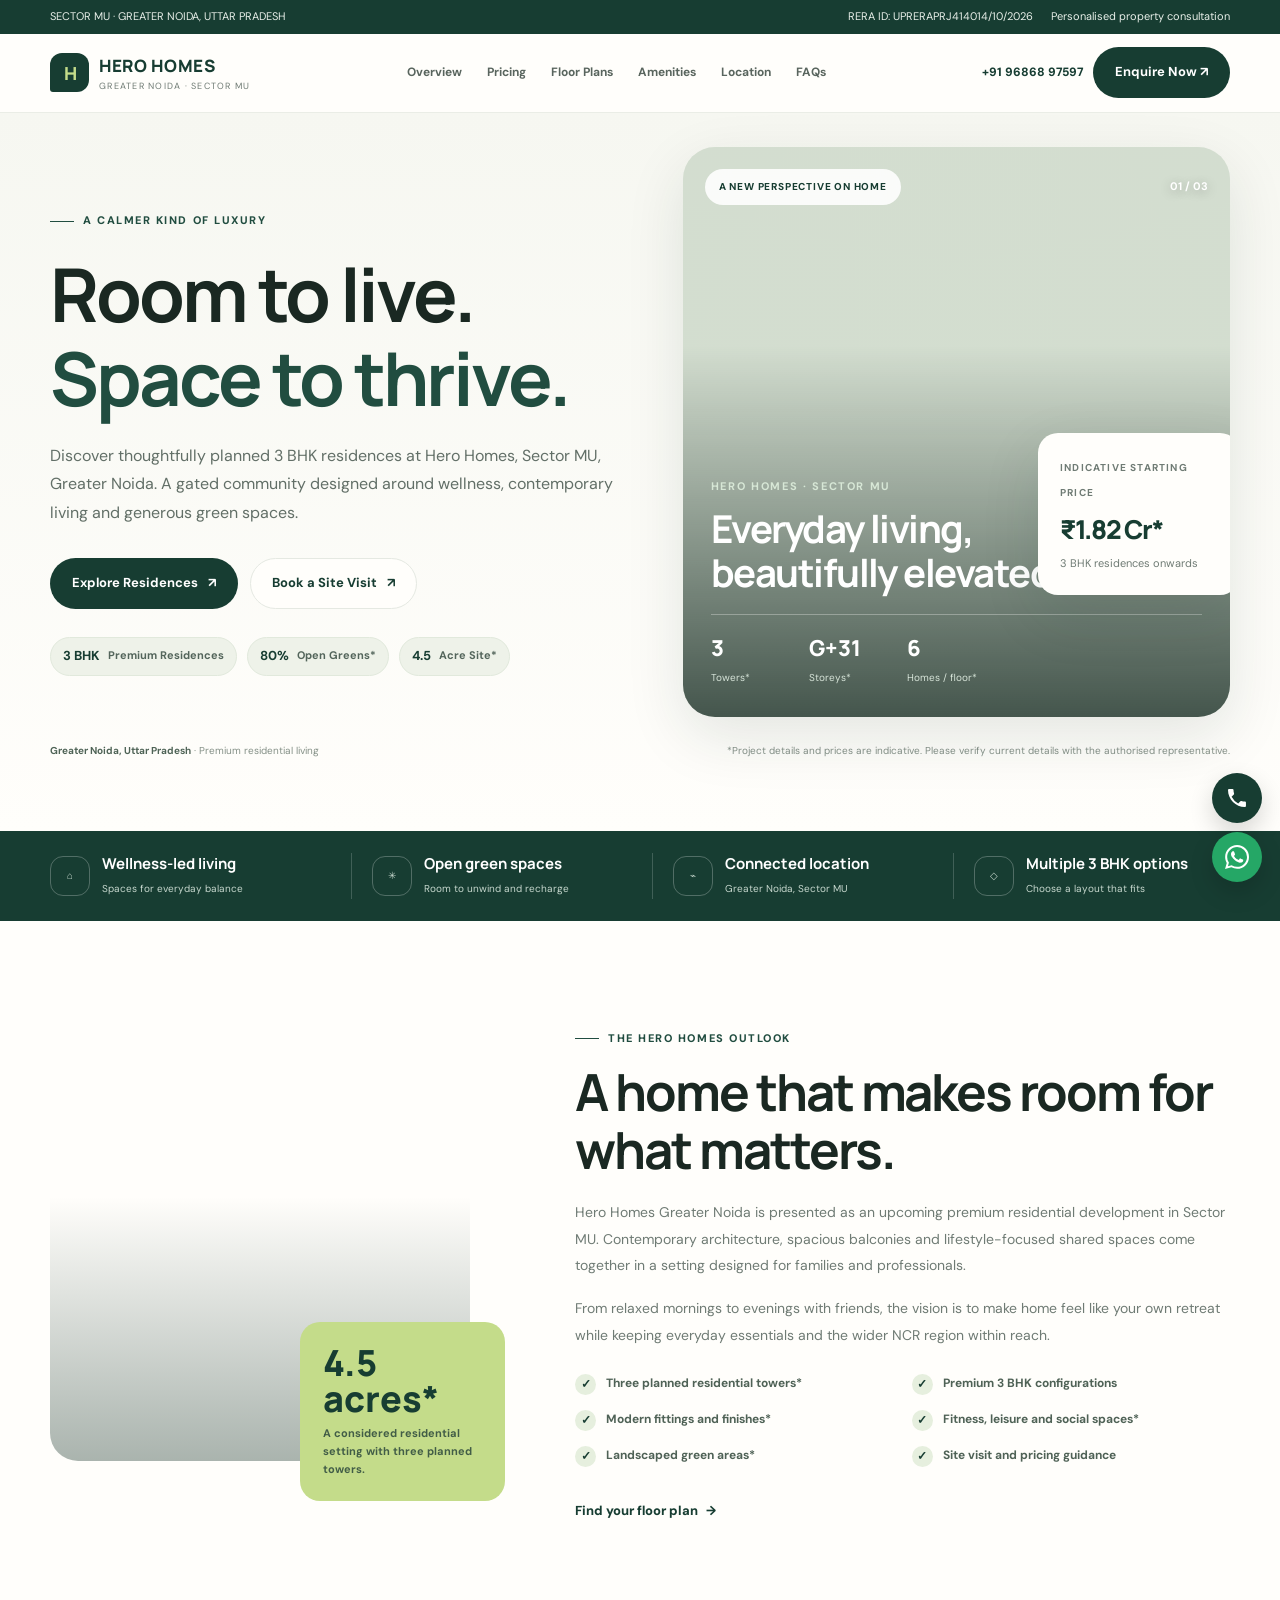
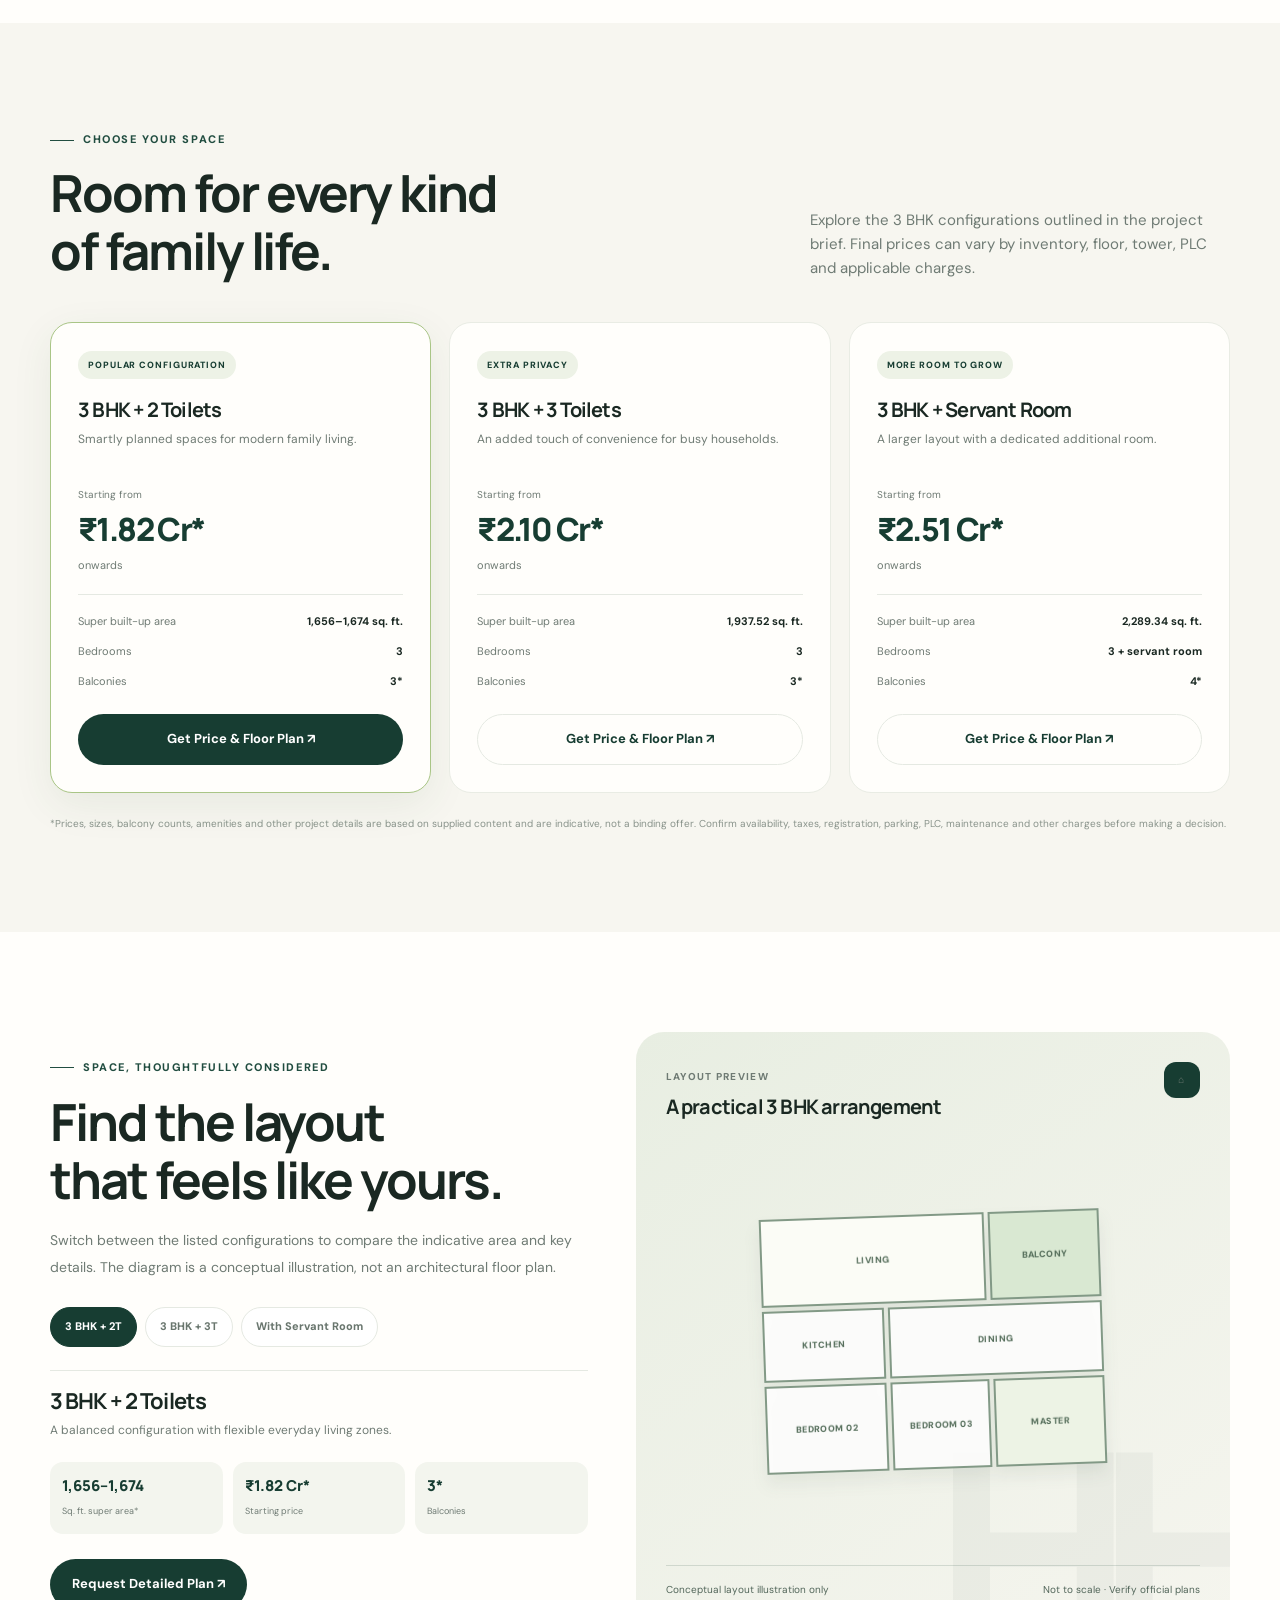
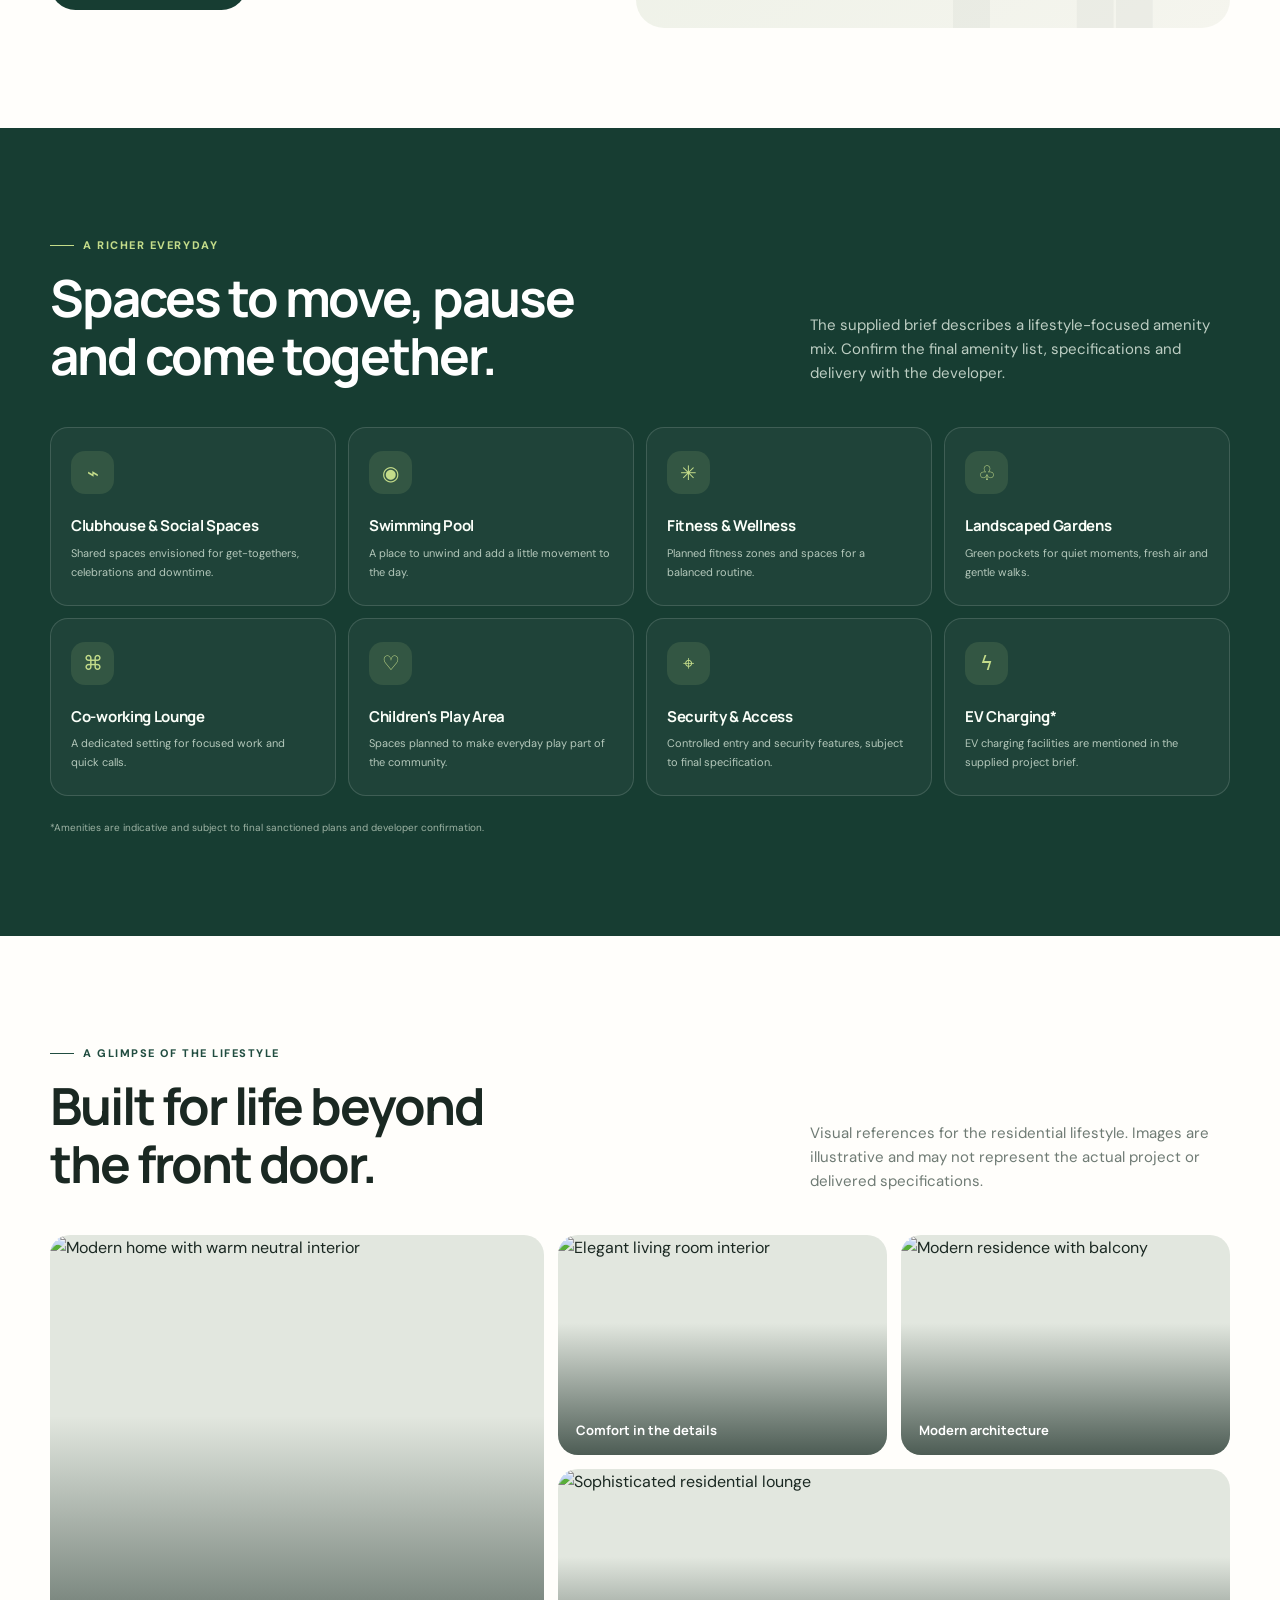
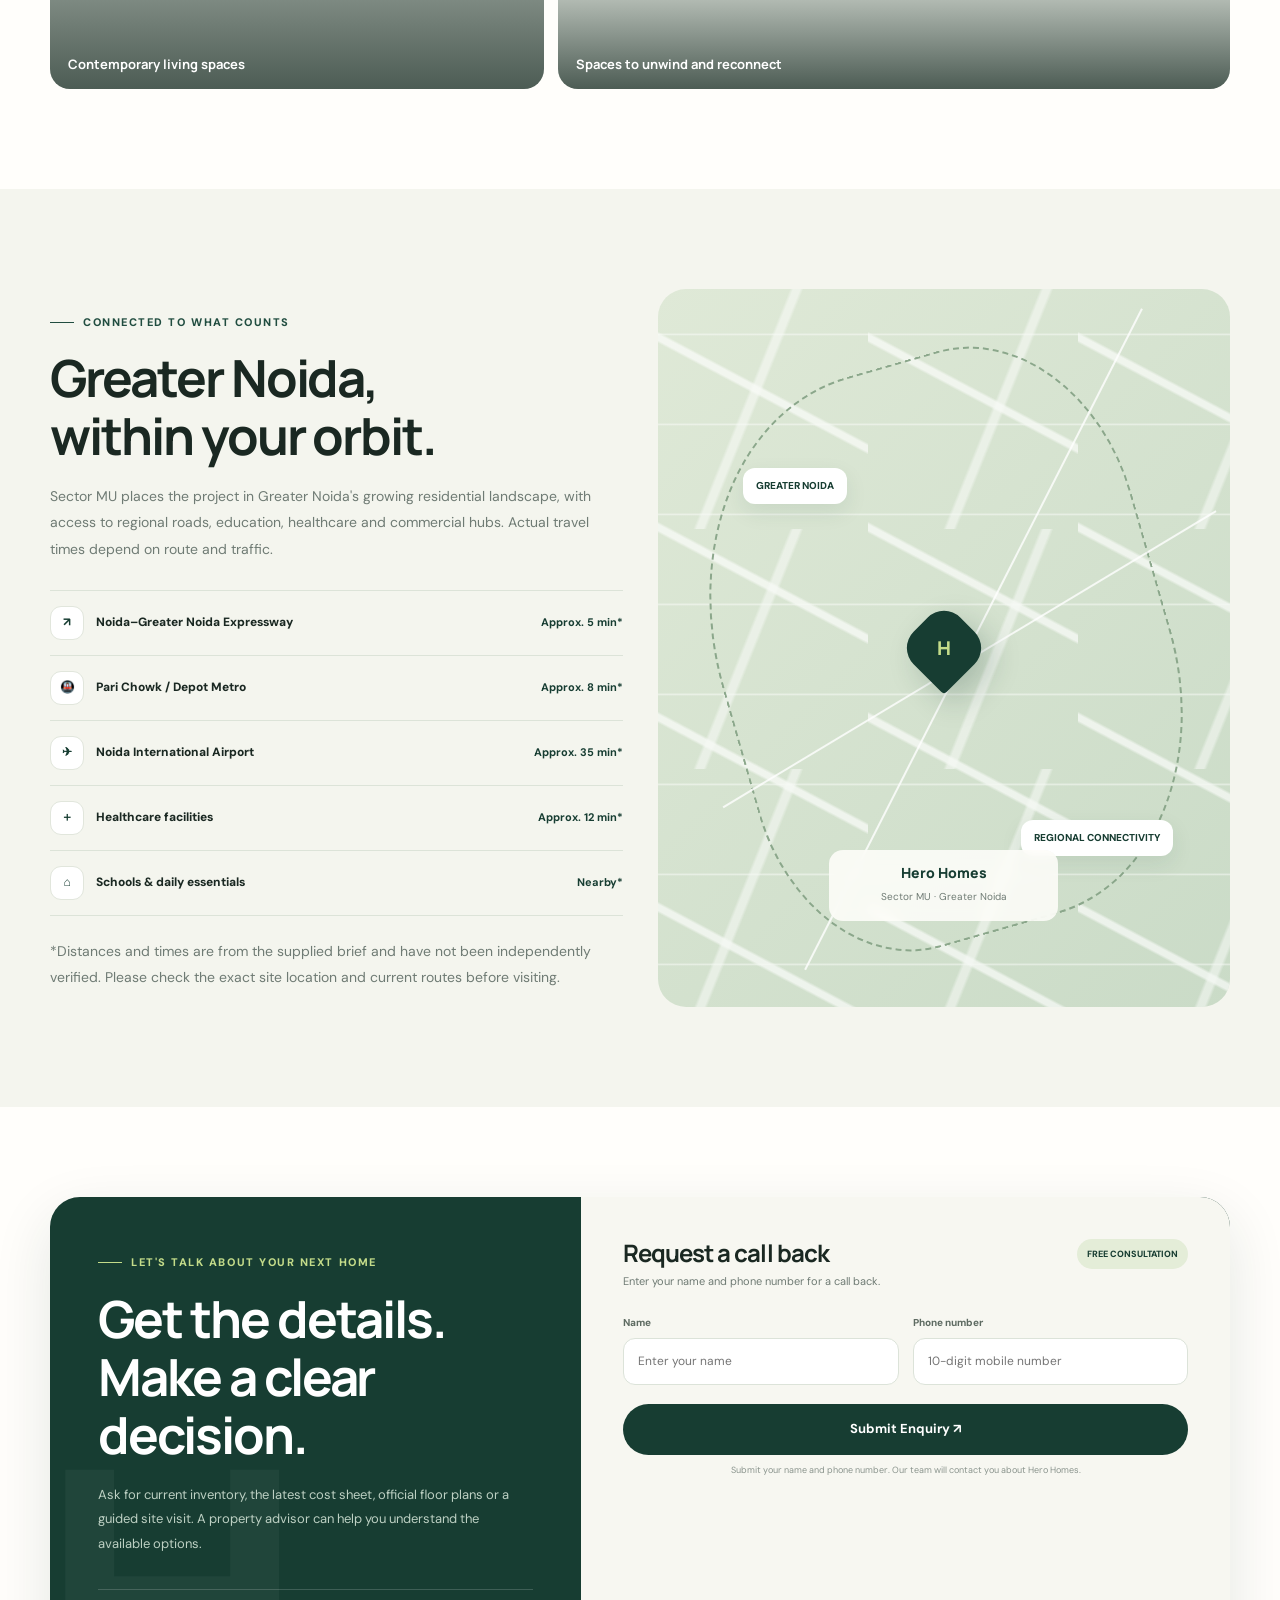
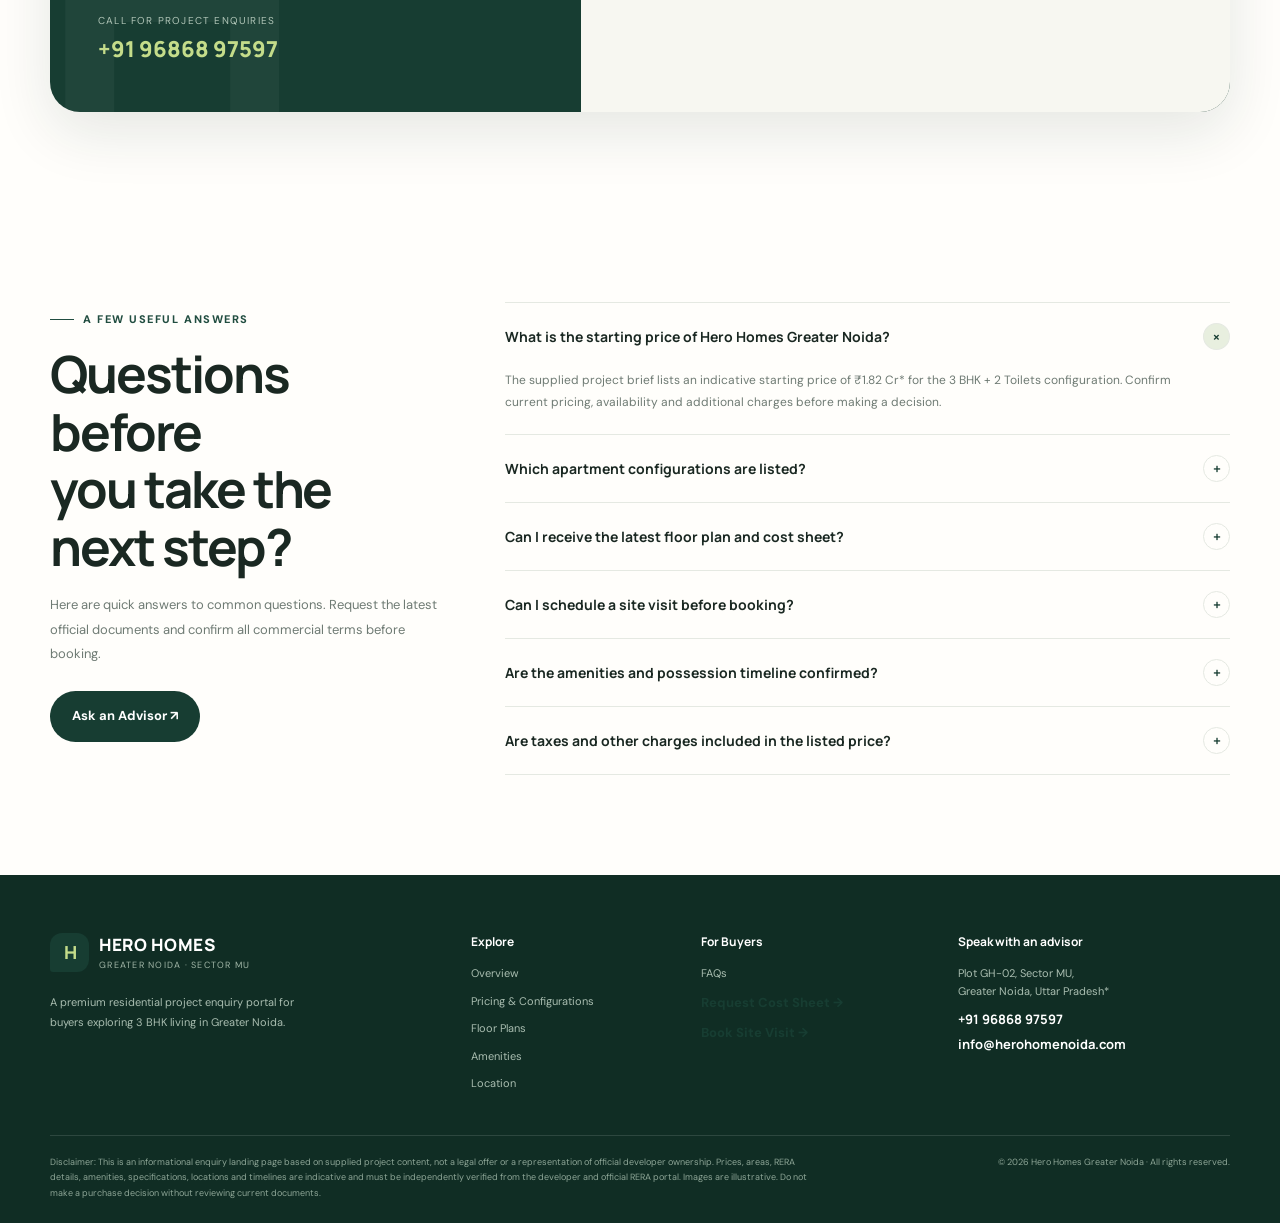
==== public/index.html @ 5eca6bfe "Update website files" ====
<!DOCTYPE html>
<html lang="en">
<head>
  <meta charset="UTF-8" />
  <meta name="viewport" content="width=device-width, initial-scale=1.0" />
  <meta name="theme-color" content="#173d32" />
  <meta name="description" content="Explore Hero Homes Greater Noida in Sector MU. Discover 3 BHK residences, indicative pricing, floor plans, amenities and site-visit options." />
  <title>Hero Homes Greater Noida | Premium 3 BHK Residences</title>
  <link rel="preconnect" href="https://fonts.googleapis.com" />
  <link rel="preconnect" href="https://fonts.gstatic.com" crossorigin />
  <link href="https://fonts.googleapis.com/css2?family=DM+Sans:wght@400;500;600;700&family=Manrope:wght@400;500;600;700;800&display=swap" rel="stylesheet" />
  <link rel="stylesheet" href="assets/css/styles.css" />
</head>
<body>
  <div class="topbar">
    <div class="container topbar-inner">
      <span>SECTOR MU · GREATER NOIDA, UTTAR PRADESH</span>
      <div class="topbar-right"><span>RERA ID: UPRERAPRJ414014/10/2026</span><span>Personalised property consultation</span></div>
    </div>
  </div>
  <header class="site-header">
    <div class="container nav">
      <a class="brand" href="#home" aria-label="Hero Homes home">
        <span class="brand-mark">H</span>
        <span class="brand-copy"><strong>HERO HOMES</strong><small>Greater Noida · Sector MU</small></span>
      </a>
      <button class="menu-toggle" id="menuToggle" aria-label="Open navigation" aria-expanded="false">☰</button>
      <nav class="nav-links" id="navLinks" aria-label="Main navigation">
        <a href="#overview">Overview</a><a href="#pricing">Pricing</a><a href="#floor-plans">Floor Plans</a><a href="#amenities">Amenities</a><a href="#location">Location</a><a href="#faqs">FAQs</a>
      </nav>
      <div class="nav-actions"><a class="nav-phone" href="tel:+919686897597">+91 96868 97597</a><button class="btn btn-primary" data-enquiry="Request a Call Back">Enquire Now ↗</button></div>
    </div>
  </header>

  <main>
    <section class="hero" id="home">
      <div class="container">
        <div class="hero-grid">
          <div class="hero-copy">
            <div class="eyebrow">A calmer kind of luxury</div>
            <h1>Room to live.<br /><em>Space to thrive.</em></h1>
            <p class="hero-description">Discover thoughtfully planned 3 BHK residences at Hero Homes, Sector MU, Greater Noida. A gated community designed around wellness, contemporary living and generous green spaces.</p>
            <div class="hero-actions"><a class="btn btn-primary" href="#pricing">Explore Residences <span>↗</span></a><button class="btn btn-light" data-enquiry="Book a Free Site Visit">Book a Site Visit <span>↗</span></button></div>
            <div class="hero-tags"><span class="hero-tag"><b>3 BHK</b> Premium Residences</span><span class="hero-tag"><b>80%</b> Open Greens*</span><span class="hero-tag"><b>4.5</b> Acre Site*</span></div>
          </div>
          <div class="hero-visual" role="img" aria-label="Contemporary residential towers surrounded by greenery">
            <div class="visual-top"><span class="visual-pill">A new perspective on home</span><span class="visual-counter">01 / 03</span></div>
            <div class="price-float"><small>Indicative starting price</small><strong>₹1.82 Cr*</strong><span>3 BHK residences onwards</span></div>
            <div class="visual-bottom"><small>Hero Homes · Sector MU</small><h2>Everyday living,<br />beautifully elevated.</h2><div class="visual-stats"><div><strong>3</strong><span>Towers*</span></div><div><strong>G+31</strong><span>Storeys*</span></div><div><strong>6</strong><span>Homes / floor*</span></div></div></div>
          </div>
        </div>
        <div class="hero-bottomline"><span><strong>Greater Noida, Uttar Pradesh</strong> · Premium residential living</span><span>*Project details and prices are indicative. Please verify current details with the authorised representative.</span></div>
      </div>
    </section>

    <section class="trust-strip" aria-label="Project highlights">
      <div class="container trust-grid">
        <div class="trust-item"><span class="trust-icon">⌂</span><div><strong>Wellness-led living</strong><span>Spaces for everyday balance</span></div></div>
        <div class="trust-item"><span class="trust-icon">✳</span><div><strong>Open green spaces</strong><span>Room to unwind and recharge</span></div></div>
        <div class="trust-item"><span class="trust-icon">⌁</span><div><strong>Connected location</strong><span>Greater Noida, Sector MU</span></div></div>
        <div class="trust-item"><span class="trust-icon">◇</span><div><strong>Multiple 3 BHK options</strong><span>Choose a layout that fits</span></div></div>
      </div>
    </section>

    <section class="section" id="overview">
      <div class="container intro-grid">
        <div class="intro-aside"><div class="intro-image" role="img" aria-label="Warm modern residential interior"></div><div class="intro-note"><strong>4.5 acres*</strong><span>A considered residential setting with three planned towers.</span></div></div>
        <div class="intro-copy">
          <div class="eyebrow">The Hero Homes outlook</div>
          <h2>A home that makes room for what matters.</h2>
          <p>Hero Homes Greater Noida is presented as an upcoming premium residential development in Sector MU. Contemporary architecture, spacious balconies and lifestyle-focused shared spaces come together in a setting designed for families and professionals.</p>
          <p>From relaxed mornings to evenings with friends, the vision is to make home feel like your own retreat while keeping everyday essentials and the wider NCR region within reach.</p>
          <div class="feature-list"><div><span class="tick">✓</span><span>Three planned residential towers*</span></div><div><span class="tick">✓</span><span>Premium 3 BHK configurations</span></div><div><span class="tick">✓</span><span>Modern fittings and finishes*</span></div><div><span class="tick">✓</span><span>Fitness, leisure and social spaces*</span></div><div><span class="tick">✓</span><span>Landscaped green areas*</span></div><div><span class="tick">✓</span><span>Site visit and pricing guidance</span></div></div>
          <a class="text-link" href="#floor-plans">Find your floor plan <span>→</span></a>
        </div>
      </div>
    </section>

    <section class="section pricing-section" id="pricing">
      <div class="container">
        <div class="section-head"><div><div class="eyebrow">Choose your space</div><h2>Room for every kind<br />of family life.</h2></div><p>Explore the 3 BHK configurations outlined in the project brief. Final prices can vary by inventory, floor, tower, PLC and applicable charges.</p></div>
        <div class="pricing-grid">
          <article class="price-card featured"><span class="card-label">Popular configuration</span><h3>3 BHK + 2 Toilets</h3><p class="card-sub">Smartly planned spaces for modern family living.</p><div class="card-price"><small>Starting from</small><strong>₹1.82 Cr*</strong><span>onwards</span></div><div class="specs"><div class="spec-row"><span>Super built-up area</span><strong>1,656–1,674 sq. ft.</strong></div><div class="spec-row"><span>Bedrooms</span><strong>3</strong></div><div class="spec-row"><span>Balconies</span><strong>3*</strong></div></div><button class="btn btn-primary" data-enquiry="Details: 3 BHK + 2 Toilets">Get Price & Floor Plan ↗</button></article>
          <article class="price-card"><span class="card-label">Extra privacy</span><h3>3 BHK + 3 Toilets</h3><p class="card-sub">An added touch of convenience for busy households.</p><div class="card-price"><small>Starting from</small><strong>₹2.10 Cr*</strong><span>onwards</span></div><div class="specs"><div class="spec-row"><span>Super built-up area</span><strong>1,937.52 sq. ft.</strong></div><div class="spec-row"><span>Bedrooms</span><strong>3</strong></div><div class="spec-row"><span>Balconies</span><strong>3*</strong></div></div><button class="btn btn-light" data-enquiry="Details: 3 BHK + 3 Toilets">Get Price & Floor Plan ↗</button></article>
          <article class="price-card"><span class="card-label">More room to grow</span><h3>3 BHK + Servant Room</h3><p class="card-sub">A larger layout with a dedicated additional room.</p><div class="card-price"><small>Starting from</small><strong>₹2.51 Cr*</strong><span>onwards</span></div><div class="specs"><div class="spec-row"><span>Super built-up area</span><strong>2,289.34 sq. ft.</strong></div><div class="spec-row"><span>Bedrooms</span><strong>3 + servant room</strong></div><div class="spec-row"><span>Balconies</span><strong>4*</strong></div></div><button class="btn btn-light" data-enquiry="Details: 3 BHK + Servant Room">Get Price & Floor Plan ↗</button></article>
        </div>
        <p class="fineprint">*Prices, sizes, balcony counts, amenities and other project details are based on supplied content and are indicative, not a binding offer. Confirm availability, taxes, registration, parking, PLC, maintenance and other charges before making a decision.</p>
      </div>
    </section>

    <section class="section" id="floor-plans">
      <div class="container floor-grid">
        <div class="floor-copy"><div class="eyebrow">Space, thoughtfully considered</div><h2>Find the layout<br />that feels like yours.</h2><p>Switch between the listed configurations to compare the indicative area and key details. The diagram is a conceptual illustration, not an architectural floor plan.</p>
          <div class="tab-list" role="tablist" aria-label="Floor plan configurations"><button class="tab-btn active" role="tab" aria-selected="true" data-plan="0">3 BHK + 2T</button><button class="tab-btn" role="tab" aria-selected="false" data-plan="1">3 BHK + 3T</button><button class="tab-btn" role="tab" aria-selected="false" data-plan="2">With Servant Room</button></div>
          <div class="layout-info" aria-live="polite"><h3 id="planTitle">3 BHK + 2 Toilets</h3><p id="planDescription">A balanced configuration with flexible everyday living zones.</p><div class="layout-metrics"><div class="metric"><strong id="planArea">1,656–1,674</strong><span>Sq. ft. super area*</span></div><div class="metric"><strong id="planPrice">₹1.82 Cr*</strong><span>Starting price</span></div><div class="metric"><strong id="planBalconies">3*</strong><span>Balconies</span></div></div><button class="btn btn-primary" id="planEnquire">Request Detailed Plan ↗</button></div>
        </div>
        <div class="floor-visual"><div class="floor-visual-head"><div><span>Layout preview</span><h3 id="diagramHeading" style="margin-top:8px">A practical 3 BHK arrangement</h3></div><span class="blueprint-mark">⌂</span></div><div class="plan-diagram"><div class="plan-house" id="planHouse"><div class="room living">Living</div><div class="room balcony">Balcony</div><div class="room kitchen">Kitchen</div><div class="room dining">Dining</div><div class="room bed1">Bedroom 02</div><div class="room bed2">Bedroom 03</div><div class="room master">Master</div></div></div><div class="floor-visual-foot"><span>Conceptual layout illustration only</span><span>Not to scale · Verify official plans</span></div></div>
      </div>
    </section>

    <section class="section amenities-section" id="amenities">
      <div class="container">
        <div class="section-head"><div><div class="eyebrow">A richer everyday</div><h2>Spaces to move, pause<br />and come together.</h2></div><p>The supplied brief describes a lifestyle-focused amenity mix. Confirm the final amenity list, specifications and delivery with the developer.</p></div>
        <div class="amenity-grid">
          <article class="amenity"><div class="amenity-icon">⌁</div><h3>Clubhouse & Social Spaces</h3><p>Shared spaces envisioned for get-togethers, celebrations and downtime.</p></article>
          <article class="amenity"><div class="amenity-icon">◉</div><h3>Swimming Pool</h3><p>A place to unwind and add a little movement to the day.</p></article>
          <article class="amenity"><div class="amenity-icon">✳</div><h3>Fitness & Wellness</h3><p>Planned fitness zones and spaces for a balanced routine.</p></article>
          <article class="amenity"><div class="amenity-icon">♧</div><h3>Landscaped Gardens</h3><p>Green pockets for quiet moments, fresh air and gentle walks.</p></article>
          <article class="amenity"><div class="amenity-icon">⌘</div><h3>Co-working Lounge</h3><p>A dedicated setting for focused work and quick calls.</p></article>
          <article class="amenity"><div class="amenity-icon">♡</div><h3>Children's Play Area</h3><p>Spaces planned to make everyday play part of the community.</p></article>
          <article class="amenity"><div class="amenity-icon">⌖</div><h3>Security & Access</h3><p>Controlled entry and security features, subject to final specification.</p></article>
          <article class="amenity"><div class="amenity-icon">ϟ</div><h3>EV Charging*</h3><p>EV charging facilities are mentioned in the supplied project brief.</p></article>
        </div>
        <div class="amenities-bottom">*Amenities are indicative and subject to final sanctioned plans and developer confirmation.</div>
      </div>
    </section>

    <section class="section" id="gallery">
      <div class="container"><div class="section-head"><div><div class="eyebrow">A glimpse of the lifestyle</div><h2>Built for life beyond<br />the front door.</h2></div><p>Visual references for the residential lifestyle. Images are illustrative and may not represent the actual project or delivered specifications.</p></div>
        <div class="gallery-grid">
          <div class="gallery-item"><img loading="lazy" src="https://images.unsplash.com/photo-1600607687939-ce8a6c25118c?auto=format&fit=crop&w=1000&q=85" alt="Modern home with warm neutral interior" /><span class="gallery-caption">Contemporary living spaces</span></div>
          <div class="gallery-item"><img loading="lazy" src="https://images.unsplash.com/photo-1600566753086-00f18fb6b3ea?auto=format&fit=crop&w=700&q=85" alt="Elegant living room interior" /><span class="gallery-caption">Comfort in the details</span></div>
          <div class="gallery-item"><img loading="lazy" src="https://images.unsplash.com/photo-1600607687644-c7171b42498f?auto=format&fit=crop&w=700&q=85" alt="Modern residence with balcony" /><span class="gallery-caption">Modern architecture</span></div>
          <div class="gallery-item"><img loading="lazy" src="https://images.unsplash.com/photo-1600210492486-724fe5c67fb0?auto=format&fit=crop&w=1100&q=85" alt="Sophisticated residential lounge" /><span class="gallery-caption">Spaces to unwind and reconnect</span></div>
        </div>
      </div>
    </section>

    <section class="section location-section" id="location">
      <div class="container location-grid">
        <div class="location-copy"><div class="eyebrow">Connected to what counts</div><h2>Greater Noida,<br />within your orbit.</h2><p>Sector MU places the project in Greater Noida's growing residential landscape, with access to regional roads, education, healthcare and commercial hubs. Actual travel times depend on route and traffic.</p>
          <div class="connectivity-list">
            <div class="connectivity-row"><div class="connectivity-place"><span class="place-icon">↗</span>Noida–Greater Noida Expressway</div><strong>Approx. 5 min*</strong></div>
            <div class="connectivity-row"><div class="connectivity-place"><span class="place-icon">🚇</span>Pari Chowk / Depot Metro</div><strong>Approx. 8 min*</strong></div>
            <div class="connectivity-row"><div class="connectivity-place"><span class="place-icon">✈</span>Noida International Airport</div><strong>Approx. 35 min*</strong></div>
            <div class="connectivity-row"><div class="connectivity-place"><span class="place-icon">＋</span>Healthcare facilities</div><strong>Approx. 12 min*</strong></div>
            <div class="connectivity-row"><div class="connectivity-place"><span class="place-icon">⌂</span>Schools & daily essentials</div><strong>Nearby*</strong></div>
          </div>
          <p class="fineprint">*Distances and times are from the supplied brief and have not been independently verified. Please check the exact site location and current routes before visiting.</p>
        </div>
        <div class="map-card" role="img" aria-label="Stylised illustrative location map for Sector MU, Greater Noida"><div class="map-pattern"></div><div class="map-route"></div><div class="map-label">GREATER NOIDA</div><div class="map-label alt">REGIONAL CONNECTIVITY</div><div class="map-pin"><span>H</span></div><div class="map-center-label"><strong>Hero Homes</strong><span>Sector MU · Greater Noida</span></div></div>
      </div>
    </section>

    <section class="enquiry-section" id="enquiry">
      <div class="container"><div class="enquiry-shell">
        <div class="enquiry-copy"><div class="eyebrow">Let's talk about your next home</div><h2>Get the details.<br />Make a clear decision.</h2><p>Ask for current inventory, the latest cost sheet, official floor plans or a guided site visit. A property advisor can help you understand the available options.</p><div class="enquiry-contact"><small>Call for project enquiries</small><a href="tel:+919686897597">+91 96868 97597</a></div></div>
        <div class="form-wrap"><div class="form-heading"><div><h3>Request a call back</h3><p>Enter your name and phone number for a call back.</p></div><span class="form-badge">FREE CONSULTATION</span></div>
          <form class="lead-form" id="mainLeadForm" name="hero-homes-main-enquiry" method="POST" data-netlify="true" netlify-honeypot="bot-field" action="thank-you.html">
            <input type="hidden" name="form-name" value="hero-homes-main-enquiry" />
            <p hidden><label>Leave this field empty: <input name="bot-field" /></label></p>
            <div class="field"><label for="fullName">Name</label><input id="fullName" name="name" autocomplete="name" placeholder="Enter your name" minlength="2" required /></div>
            <div class="field"><label for="phone">Phone number</label><input id="phone" name="phone" type="tel" inputmode="tel" autocomplete="tel" pattern="[0-9+() -]{8,18}" title="Enter a valid phone number" placeholder="10-digit mobile number" required /></div>
            <button class="btn btn-primary" type="submit">Submit Enquiry ↗</button>
            <p class="privacy-note">Submit your name and phone number. Our team will contact you about Hero Homes.</p>
          </form>
        </div>
      </div></div>
    </section>

    <section class="section" id="faqs">
      <div class="container faq-grid">
        <div class="faq-intro"><div class="eyebrow">A few useful answers</div><h2>Questions before<br />you take the next step?</h2><p>Here are quick answers to common questions. Request the latest official documents and confirm all commercial terms before booking.</p><button class="btn btn-primary" data-enquiry="Request project details">Ask an Advisor ↗</button></div>
        <div class="faq-list">
          <div class="faq-item open"><button class="faq-question" aria-expanded="true"><span>What is the starting price of Hero Homes Greater Noida?</span><span class="faq-plus">+</span></button><div class="faq-answer">The supplied project brief lists an indicative starting price of ₹1.82 Cr* for the 3 BHK + 2 Toilets configuration. Confirm current pricing, availability and additional charges before making a decision.</div></div>
          <div class="faq-item"><button class="faq-question" aria-expanded="false"><span>Which apartment configurations are listed?</span><span class="faq-plus">+</span></button><div class="faq-answer">The supplied details list 3 BHK + 2 Toilets at approximately 1,656–1,674 sq. ft., 3 BHK + 3 Toilets at 1,937.52 sq. ft. and 3 BHK + Servant Room at 2,289.34 sq. ft. These are indicative super built-up areas.</div></div>
          <div class="faq-item"><button class="faq-question" aria-expanded="false"><span>Can I receive the latest floor plan and cost sheet?</span><span class="faq-plus">+</span></button><div class="faq-answer">Yes. Use the enquiry form to request current official floor plans, the latest cost sheet and available inventory. Please verify documents and approvals directly before booking.</div></div>
          <div class="faq-item"><button class="faq-question" aria-expanded="false"><span>Can I schedule a site visit before booking?</span><span class="faq-plus">+</span></button><div class="faq-answer">You can request a guided visit using the site-visit button or the enquiry form. The advisor can confirm the meeting point, timings and what is available to view.</div></div>
          <div class="faq-item"><button class="faq-question" aria-expanded="false"><span>Are the amenities and possession timeline confirmed?</span><span class="faq-plus">+</span></button><div class="faq-answer">Amenities, possession timelines, specifications and project status should be confirmed against current official developer documents and the applicable RERA record. Do not rely on indicative marketing copy alone.</div></div>
          <div class="faq-item"><button class="faq-question" aria-expanded="false"><span>Are taxes and other charges included in the listed price?</span><span class="faq-plus">+</span></button><div class="faq-answer">The listed prices are indicative starting prices and may exclude taxes, registration, PLC, parking, maintenance, financing and other applicable charges. Ask for an itemised, up-to-date cost sheet.</div></div>
        </div>
      </div>
    </section>
  </main>

  <footer class="footer">
    <div class="container">
      <div class="footer-top">
        <div class="footer-brand"><a class="brand" href="#home"><span class="brand-mark">H</span><span class="brand-copy"><strong>HERO HOMES</strong><small>Greater Noida · Sector MU</small></span></a><p>A premium residential project enquiry portal for buyers exploring 3 BHK living in Greater Noida.</p></div>
        <div><h4>Explore</h4><div class="footer-links"><a href="#overview">Overview</a><a href="#pricing">Pricing & Configurations</a><a href="#floor-plans">Floor Plans</a><a href="#amenities">Amenities</a><a href="#location">Location</a></div></div>
        <div><h4>For Buyers</h4><div class="footer-links"><a href="#faqs">FAQs</a><button class="text-link" style="background:none;border:0;padding:0;text-align:left" data-enquiry="Request latest cost sheet">Request Cost Sheet →</button><button class="text-link" style="background:none;border:0;padding:0;text-align:left" data-enquiry="Book a site visit">Book Site Visit →</button></div></div>
        <div class="footer-contact"><h4>Speak with an advisor</h4><p>Plot GH-02, Sector MU,<br />Greater Noida, Uttar Pradesh*</p><a href="tel:+919686897597">+91 96868 97597</a><a href="mailto:info@herohomenoida.com">info@herohomenoida.com</a></div>
      </div>
      <div class="footer-bottom"><div class="disclaimer">Disclaimer: This is an informational enquiry landing page based on supplied project content, not a legal offer or a representation of official developer ownership. Prices, areas, RERA details, amenities, specifications, locations and timelines are indicative and must be independently verified from the developer and official RERA portal. Images are illustrative. Do not make a purchase decision without reviewing current documents.</div><span>© 2026 Hero Homes Greater Noida · All rights reserved.</span></div>
    </div>
  </footer>

  <div class="floating-actions" aria-label="Quick contact">
    <a class="float-btn float-call" href="tel:+919686897597" aria-label="Call Hero Homes" title="Call Hero Homes"><svg viewBox="0 0 24 24" aria-hidden="true"><path d="M6.6 10.8a15.5 15.5 0 0 0 6.6 6.6l2.2-2.2a1 1 0 0 1 1-.24 11.4 11.4 0 0 0 3.55.57 1 1 0 0 1 1 1V20a1 1 0 0 1-1 1C10.6 21 3 13.4 3 4a1 1 0 0 1 1-1h3.5a1 1 0 0 1 1 1 11.4 11.4 0 0 0 .57 3.55 1 1 0 0 1-.24 1z"/></svg></a>
    <a class="float-btn float-wa" href="https://wa.me/919686897597?text=Hi%2C%20I%20would%20like%20details%20about%20Hero%20Homes%20Greater%20Noida." target="_blank" rel="noopener noreferrer" aria-label="Chat on WhatsApp" title="Chat on WhatsApp"><svg viewBox="0 0 24 24" aria-hidden="true"><path d="M20.52 3.48A11.85 11.85 0 0 0 12.08 0C5.5 0 .15 5.34.15 11.92c0 2.1.55 4.15 1.6 5.96L.05 24l6.28-1.65a11.93 11.93 0 0 0 5.74 1.46h.01c6.57 0 11.92-5.35 11.92-11.92 0-3.18-1.24-6.17-3.48-8.41ZM12.08 21.8a9.9 9.9 0 0 1-5.05-1.38l-.36-.21-3.73.98.99-3.64-.24-.37a9.85 9.85 0 0 1-1.52-5.26c0-5.47 4.45-9.92 9.92-9.92a9.86 9.86 0 0 1 7.02 2.91 9.86 9.86 0 0 1 2.9 7.03c0 5.47-4.45 9.92-9.92 9.92Zm5.44-7.43c-.3-.15-1.77-.88-2.05-.98-.27-.1-.47-.15-.67.15s-.77.98-.95 1.18c-.17.2-.35.22-.65.07-.3-.15-1.26-.46-2.4-1.47-.89-.8-1.49-1.78-1.66-2.08-.17-.3-.02-.46.13-.61.13-.13.3-.35.45-.52.15-.18.2-.3.3-.5.1-.2.05-.38-.02-.53-.08-.15-.67-1.62-.92-2.22-.24-.58-.48-.5-.67-.51h-.57c-.2 0-.52.07-.8.38-.28.3-1.05 1.03-1.05 2.5s1.08 2.9 1.23 3.1c.15.2 2.12 3.24 5.14 4.54.72.31 1.29.5 1.73.63.73.23 1.4.2 1.93.12.59-.09 1.77-.73 2.02-1.43.25-.7.25-1.3.17-1.43-.07-.13-.27-.2-.57-.35Z"/></svg></a>
  </div>

  <div class="modal" id="enquiryModal" role="dialog" aria-modal="true" aria-labelledby="modalTitle" aria-hidden="true">
    <div class="modal-card"><button class="modal-close" id="modalClose" aria-label="Close enquiry form">×</button><div class="eyebrow">Hero Homes · Greater Noida</div><h2 id="modalTitle">Get personalised project details.</h2><p id="modalIntro">Enter your name and phone number to request a call back.</p><form class="lead-form" id="modalLeadForm" name="hero-homes-modal-enquiry" method="POST" data-netlify="true" netlify-honeypot="bot-field" action="thank-you.html">
      <input type="hidden" name="form-name" value="hero-homes-modal-enquiry" />
      <p hidden><label>Leave this field empty: <input name="bot-field" /></label></p>
      <div class="field full"><label for="modalName">Name</label><input id="modalName" name="name" placeholder="Enter your name" autocomplete="name" minlength="2" required /></div>
      <div class="field full"><label for="modalPhone">Phone number</label><input id="modalPhone" name="phone" type="tel" placeholder="10-digit mobile number" inputmode="tel" pattern="[0-9+() -]{8,18}" title="Enter a valid phone number" autocomplete="tel" required /></div>
      <button class="btn btn-primary" type="submit">Submit Enquiry ↗</button>
      <p class="privacy-note">Our team will contact you about Hero Homes Greater Noida.</p>
    </form></div>
  </div>

  <script src="assets/js/main.js" defer></script>
</body>
</html>
---- public/assets/css/styles.css ----
:root {
      --forest: #173d32;
      --forest-2: #214d40;
      --sage: #dfe9dd;
      --lime: #c4dc8a;
      --cream: #f7f6f0;
      --paper: #fffefb;
      --ink: #1a2822;
      --muted: #6f7b74;
      --line: #e5e9e2;
      --gold: #c7a96b;
      --shadow: 0 20px 60px rgba(20, 42, 33, .11);
      --radius: 22px;
    }
    * { box-sizing: border-box; }
    html { scroll-behavior: smooth; scroll-padding-top: 94px; }
    body { margin: 0; font-family: 'DM Sans', sans-serif; color: var(--ink); background: var(--paper); line-height: 1.6; }
    body.modal-open { overflow: hidden; }
    img { max-width: 100%; display: block; }
    a { text-decoration: none; color: inherit; }
    button, input, select, textarea { font: inherit; }
    button { cursor: pointer; }
    .container { width: min(1180px, calc(100% - 44px)); margin: 0 auto; }
    .eyebrow { display: inline-flex; align-items: center; gap: 9px; letter-spacing: .14em; text-transform: uppercase; font-size: 11px; font-weight: 800; color: var(--forest-2); }
    .eyebrow::before { content: ''; height: 1px; width: 24px; background: currentColor; }
    h1,h2,h3,h4 { font-family: 'Manrope', sans-serif; line-height: 1.13; letter-spacing: -.04em; margin: 0; }
    h1 { font-size: clamp(2.6rem, 5.8vw, 5.2rem); max-width: 740px; }
    h2 { font-size: clamp(2rem, 4vw, 3.3rem); }
    h3 { font-size: 1.25rem; }
    p { margin: 0; }
    .section { padding: 100px 0; }
    .section-head { display:flex; justify-content:space-between; gap:28px; align-items:end; margin-bottom:42px; }
    .section-head > div:first-child { max-width:700px; }
    .section-head h2 { margin-top: 15px; }
    .section-head p { max-width:420px; color:var(--muted); font-size:15px; }
    .btn { border:1px solid transparent; display:inline-flex; justify-content:center; align-items:center; gap:10px; padding:14px 21px; border-radius:999px; font-weight:700; font-size:13px; transition:transform .2s, background .2s, border-color .2s; }
    .btn:hover { transform:translateY(-2px); }
    .btn-primary { background:var(--forest); color:white; }
    .btn-primary:hover { background:#0f3026; }
    .btn-light { background:var(--paper); color:var(--forest); border-color:var(--line); }
    .btn-outline { border-color:rgba(255,255,255,.52); color:white; background:rgba(255,255,255,.08); }
    .btn-lime { background:var(--lime); color:#1c3528; }
    .text-link { color:var(--forest); font-size:13px; font-weight:800; display:inline-flex; align-items:center; gap:8px; }
    .text-link span { transition:transform .2s; }
    .text-link:hover span { transform:translateX(4px); }

    /* Header */
    .topbar { background:var(--forest); color:#e8efe9; font-size:11px; padding:8px 0; }
    .topbar-inner { display:flex; justify-content:space-between; gap:16px; align-items:center; }
    .topbar-right { display:flex; gap:18px; align-items:center; }
    .site-header { position:sticky; top:0; z-index:50; background:rgba(255,254,251,.94); backdrop-filter:blur(16px); border-bottom:1px solid rgba(229,233,226,.8); }
    .nav { min-height:78px; display:flex; align-items:center; justify-content:space-between; gap:24px; }
    .brand { display:flex; align-items:center; gap:10px; min-width:max-content; }
    .brand-mark { width:39px; height:39px; border-radius:12px 12px 12px 3px; background:var(--forest); color:var(--lime); display:grid; place-items:center; font:800 18px 'Manrope'; letter-spacing:-.08em; }
    .brand-copy { display:flex; flex-direction:column; line-height:1.05; }
    .brand-copy strong { font:800 17px 'Manrope'; letter-spacing:.04em; color:var(--forest); }
    .brand-copy small { margin-top:5px; font-size:9px; color:var(--muted); letter-spacing:.14em; text-transform:uppercase; }
    .nav-links { display:flex; gap:25px; align-items:center; color:#59655e; font-size:12px; font-weight:700; }
    .nav-links a { transition:color .2s; }
    .nav-links a:hover { color:var(--forest); }
    .nav-actions { display:flex; align-items:center; gap:10px; }
    .nav-phone { font-size:12px; font-weight:800; color:var(--forest); white-space:nowrap; }
    .menu-toggle { display:none; background:none; border:0; color:var(--forest); font-size:24px; }

    /* Hero */
    .hero { padding:34px 0 72px; background:linear-gradient(180deg,#f6f7f1 0%,#fffefb 100%); overflow:hidden; }
    .hero-grid { display:grid; grid-template-columns:1.04fr .96fr; gap:40px; align-items:center; }
    .hero-copy { padding:40px 0 24px; }
    .hero .eyebrow { margin-bottom:22px; }
    .hero h1 em { color:var(--forest-2); font-style:normal; }
    .hero-description { margin-top:22px; max-width:610px; color:#626f67; font-size:16px; line-height:1.8; }
    .hero-actions { display:flex; flex-wrap:wrap; gap:12px; margin-top:30px; }
    .hero-tags { display:flex; flex-wrap:wrap; gap:10px; margin-top:28px; }
    .hero-tag { display:flex; gap:8px; align-items:center; color:#53655b; background:#eef2e9; border:1px solid #e1e9dc; padding:8px 12px; border-radius:999px; font-size:11px; font-weight:700; }
    .hero-tag b { color:var(--forest); font-size:13px; }
    .hero-visual { min-height:570px; position:relative; border-radius:32px; overflow:hidden; background:#d7e1d3; box-shadow:var(--shadow); isolation:isolate; }
    .hero-visual::before { content:''; position:absolute; inset:0; z-index:-1; background:linear-gradient(180deg,rgba(11,35,26,.02) 35%,rgba(10,30,23,.72) 100%),url('https://images.unsplash.com/photo-1545324418-cc1a3fa10c00?auto=format&fit=crop&w=1500&q=88') center/cover; transform:scale(1.01); }
    .visual-top { position:absolute; top:22px; left:22px; right:22px; display:flex; justify-content:space-between; gap:12px; align-items:center; }
    .visual-pill { backdrop-filter:blur(12px); background:rgba(255,255,255,.88); color:var(--forest); border-radius:999px; padding:10px 14px; font-size:10px; text-transform:uppercase; letter-spacing:.08em; font-weight:800; }
    .visual-counter { color:white; font-size:11px; font-weight:700; text-shadow:0 2px 12px rgba(0,0,0,.3); }
    .visual-bottom { position:absolute; left:28px; right:28px; bottom:28px; color:white; }
    .visual-bottom small { font-size:11px; text-transform:uppercase; letter-spacing:.15em; color:#d7e7d6; font-weight:700; }
    .visual-bottom h2 { font-size:clamp(1.8rem,3vw,2.7rem); margin:10px 0 20px; max-width:430px; }
    .visual-stats { display:flex; flex-wrap:wrap; gap:18px; padding-top:18px; border-top:1px solid rgba(255,255,255,.3); }
    .visual-stats div { min-width:80px; }
    .visual-stats strong { display:block; font:800 22px 'Manrope'; }
    .visual-stats span { font-size:10px; color:#d7e4d9; }
    .price-float { position:absolute; z-index:2; right:-10px; bottom:122px; background:var(--paper); padding:20px 22px; width:202px; border-radius:20px; box-shadow:var(--shadow); }
    .price-float small { color:var(--muted); font-size:10px; font-weight:700; text-transform:uppercase; letter-spacing:.12em; }
    .price-float strong { display:block; font:800 26px 'Manrope'; letter-spacing:-.05em; color:var(--forest); margin:7px 0 2px; }
    .price-float span { font-size:11px; color:var(--muted); }
    .hero-bottomline { margin-top:26px; display:flex; justify-content:space-between; gap:20px; align-items:center; color:#849087; font-size:10px; }
    .hero-bottomline strong { color:#4e6356; }

    /* Trust strip */
    .trust-strip { background:var(--forest); color:white; padding:22px 0; }
    .trust-grid { display:grid; grid-template-columns:repeat(4,1fr); gap:24px; }
    .trust-item { display:flex; gap:12px; align-items:center; padding-left:20px; border-left:1px solid rgba(255,255,255,.18); }
    .trust-item:first-child { border-left:0; padding-left:0; }
    .trust-icon { width:40px; height:40px; border:1px solid rgba(255,255,255,.25); border-radius:13px; display:grid; place-items:center; color:var(--lime); font-size:18px; flex-shrink:0; }
    .trust-item strong { display:block; font:700 15px 'Manrope'; }
    .trust-item span { color:#c7d8ce; font-size:10px; }

    /* Intro */
    .intro-grid { display:grid; grid-template-columns:.82fr 1.18fr; gap:70px; align-items:start; }
    .intro-aside { position:relative; min-height:480px; }
    .intro-image { position:absolute; inset:0 35px 40px 0; border-radius:28px; overflow:hidden; background:url('https://images.unsplash.com/photo-1600607687939-ce8a6c25118c?auto=format&fit=crop&w=1100&q=85') center/cover; }
    .intro-image::after { content:''; position:absolute; inset:0; background:linear-gradient(180deg,transparent 40%,rgba(19,48,37,.36)); }
    .intro-note { position:absolute; right:0; bottom:0; background:var(--lime); width:205px; padding:23px; border-radius:20px; }
    .intro-note strong { display:block; font:800 36px 'Manrope'; color:var(--forest); line-height:1; }
    .intro-note span { display:block; font-size:11px; font-weight:700; color:#425d47; margin-top:8px; }
    .intro-copy .eyebrow { margin-bottom:16px; }
    .intro-copy h2 { margin-bottom:20px; }
    .intro-copy > p { color:var(--muted); font-size:14px; line-height:1.9; margin-bottom:16px; }
    .feature-list { display:grid; grid-template-columns:1fr 1fr; gap:15px 18px; margin:26px 0 30px; }
    .feature-list div { display:flex; gap:10px; align-items:flex-start; color:#4f6256; font-size:12px; font-weight:700; }
    .tick { width:21px; height:21px; border-radius:50%; background:#e6efde; color:var(--forest); display:grid; place-items:center; font-size:12px; flex-shrink:0; }

    /* Pricing */
    .pricing-section { background:var(--cream); }
    .pricing-grid { display:grid; grid-template-columns:repeat(3,1fr); gap:18px; }
    .price-card { background:var(--paper); padding:27px; border-radius:var(--radius); border:1px solid #e9ece4; transition:transform .25s,box-shadow .25s; position:relative; overflow:hidden; }
    .price-card:hover { transform:translateY(-5px); box-shadow:var(--shadow); }
    .price-card.featured { border:1px solid #a9c586; box-shadow:0 12px 40px rgba(49,83,53,.08); }
    .card-label { display:inline-flex; background:#edf2e6; border-radius:999px; padding:7px 10px; font-size:9px; color:var(--forest); text-transform:uppercase; letter-spacing:.1em; font-weight:800; }
    .price-card h3 { margin:20px 0 8px; }
    .card-sub { color:var(--muted); font-size:12px; min-height:35px; }
    .card-price { margin:22px 0 18px; padding-bottom:18px; border-bottom:1px solid var(--line); }
    .card-price small { display:block; color:var(--muted); font-size:10px; }
    .card-price strong { display:block; font:800 32px 'Manrope'; color:var(--forest); letter-spacing:-.05em; margin-top:4px; }
    .card-price span { font-size:11px; color:var(--muted); }
    .specs { display:grid; gap:12px; margin-bottom:24px; }
    .spec-row { display:flex; justify-content:space-between; gap:10px; font-size:11px; }
    .spec-row span { color:var(--muted); }
    .spec-row strong { text-align:right; }
    .price-card .btn { width:100%; }
    .fineprint { color:#89938b; font-size:10px; margin-top:22px; line-height:1.7; }

    /* Floor plan */
    .floor-grid { display:grid; grid-template-columns:.95fr 1.05fr; gap:48px; align-items:stretch; }
    .floor-copy { padding:18px 0; }
    .floor-copy .eyebrow { margin-bottom:17px; }
    .floor-copy h2 { margin-bottom:18px; }
    .floor-copy > p { color:var(--muted); font-size:14px; line-height:1.9; }
    .tab-list { display:flex; flex-wrap:wrap; gap:8px; margin:27px 0 23px; }
    .tab-btn { padding:10px 14px; border-radius:999px; border:1px solid var(--line); background:white; font-size:11px; font-weight:800; color:#69766e; }
    .tab-btn.active { background:var(--forest); border-color:var(--forest); color:white; }
    .layout-info { border-top:1px solid var(--line); padding-top:18px; }
    .layout-info h3 { font-size:22px; margin-bottom:7px; }
    .layout-info > p { color:var(--muted); font-size:12px; }
    .layout-metrics { display:grid; grid-template-columns:repeat(3,1fr); gap:10px; margin:22px 0 25px; }
    .metric { padding:13px 12px; background:#f3f5ee; border-radius:13px; }
    .metric strong { display:block; font:800 15px 'Manrope'; color:var(--forest); }
    .metric span { font-size:9px; color:var(--muted); }
    .floor-visual { border-radius:28px; padding:30px; background:linear-gradient(145deg,#e8eee2,#f5f5ee); display:flex; flex-direction:column; justify-content:space-between; min-height:470px; overflow:hidden; position:relative; }
    .floor-visual::after { content:'HH'; position:absolute; right:-30px; bottom:-100px; font:800 270px 'Manrope'; color:rgba(23,61,50,.045); letter-spacing:-.13em; pointer-events:none; }
    .floor-visual-head { display:flex; justify-content:space-between; gap:20px; align-items:start; position:relative; z-index:1; }
    .floor-visual-head span { font-size:10px; color:var(--muted); text-transform:uppercase; letter-spacing:.13em; font-weight:800; }
    .blueprint-mark { width:36px; height:36px; border-radius:12px; display:grid; place-items:center; background:var(--forest); color:white; }
    .plan-diagram { display:grid; place-items:center; padding:24px 0; position:relative; z-index:1; }
    .plan-house { width:min(340px,100%); min-height:255px; display:grid; grid-template-columns:1.1fr .9fr 1fr; grid-template-rows:1fr .8fr 1fr; gap:4px; transform:rotate(-2deg); filter:drop-shadow(0 10px 8px rgba(39,65,46,.08)); }
    .room { border:2px solid #829986; background:rgba(255,255,255,.86); padding:10px 7px; display:flex; align-items:center; justify-content:center; text-align:center; font-size:9px; font-weight:800; text-transform:uppercase; letter-spacing:.05em; color:#536c59; }
    .room.living { grid-column:1/3; grid-row:1/2; background:#fbfcf6; }
    .room.balcony { grid-column:3/4; grid-row:1/2; background:#d9e8d2; }
    .room.kitchen { grid-column:1/2; grid-row:2/3; }
    .room.dining { grid-column:2/4; grid-row:2/3; }
    .room.bed1 { grid-column:1/2; grid-row:3/4; }
    .room.bed2 { grid-column:2/3; grid-row:3/4; }
    .room.master { grid-column:3/4; grid-row:3/4; background:#edf3e5; }
    .floor-visual-foot { border-top:1px solid rgba(23,61,50,.15); padding-top:16px; display:flex; justify-content:space-between; gap:12px; color:#52665a; font-size:10px; position:relative; z-index:1; }

    /* Amenities */
    .amenities-section { background:var(--forest); color:white; }
    .amenities-section .eyebrow { color:var(--lime); }
    .amenities-section .section-head p { color:#bdcec3; }
    .amenities-section .section-head h2 { color:white; }
    .amenity-grid { display:grid; grid-template-columns:repeat(4,1fr); gap:12px; }
    .amenity { padding:23px 20px; border:1px solid rgba(255,255,255,.14); border-radius:18px; background:rgba(255,255,255,.035); transition:background .2s,transform .2s; }
    .amenity:hover { background:rgba(255,255,255,.08); transform:translateY(-3px); }
    .amenity-icon { width:43px; height:43px; border-radius:14px; display:grid; place-items:center; background:rgba(196,220,138,.12); color:var(--lime); font-size:20px; margin-bottom:24px; }
    .amenity h3 { font-size:15px; margin-bottom:9px; color:#fbfff9; letter-spacing:-.02em; }
    .amenity p { color:#b4c8bb; font-size:11px; line-height:1.7; }
    .amenities-bottom { margin-top:24px; color:#9db3a4; font-size:10px; }

    /* Gallery */
    .gallery-grid { display:grid; grid-template-columns:1.2fr .8fr .8fr; grid-template-rows:220px 220px; gap:14px; }
    .gallery-item { border-radius:20px; overflow:hidden; position:relative; background:#e2e7df; }
    .gallery-item img { width:100%; height:100%; object-fit:cover; transition:transform .55s; }
    .gallery-item:hover img { transform:scale(1.05); }
    .gallery-item:first-child { grid-row:1/3; }
    .gallery-item:nth-child(4) { grid-column:2/4; }
    .gallery-item::after { content:''; position:absolute; inset:40% 0 0; background:linear-gradient(transparent,rgba(13,33,25,.7)); }
    .gallery-caption { position:absolute; left:18px; bottom:16px; color:white; font:700 13px 'Manrope'; z-index:1; }

    /* Location */
    .location-section { background:#f4f5ee; }
    .location-grid { display:grid; grid-template-columns:1fr 1fr; gap:35px; align-items:stretch; }
    .location-copy { padding:16px 0; }
    .location-copy .eyebrow { margin-bottom:18px; }
    .location-copy h2 { margin-bottom:18px; }
    .location-copy > p { color:var(--muted); font-size:14px; line-height:1.9; }
    .connectivity-list { display:grid; gap:0; margin-top:27px; border-top:1px solid #dce3d8; }
    .connectivity-row { display:flex; align-items:center; justify-content:space-between; gap:20px; border-bottom:1px solid #dce3d8; padding:15px 0; }
    .connectivity-place { display:flex; align-items:center; gap:12px; font-size:12px; font-weight:800; }
    .place-icon { width:34px; height:34px; border-radius:11px; background:white; border:1px solid #e1e6dc; display:grid; place-items:center; color:var(--forest); }
    .connectivity-row > strong { font-size:11px; color:var(--forest); white-space:nowrap; }
    .map-card { border-radius:28px; overflow:hidden; min-height:510px; background:linear-gradient(135deg,#dfe9d7,#cadbc7); position:relative; display:grid; place-items:center; padding:30px; }
    .map-pattern { position:absolute; inset:0; opacity:.8; background-image:linear-gradient(28deg,transparent 45%,rgba(255,255,255,.78) 46%,rgba(255,255,255,.78) 48%,transparent 49%),linear-gradient(112deg,transparent 38%,rgba(255,255,255,.6) 39%,rgba(255,255,255,.6) 41%,transparent 42%),linear-gradient(0deg,transparent 48%,rgba(255,255,255,.55) 49%,rgba(255,255,255,.55) 50%,transparent 51%); background-size:210px 190px,250px 240px,100% 90px; }
    .map-route { position:absolute; inset:10% 11%; border:2px dashed #8ba78b; border-radius:46% 33% 42% 31%; transform:rotate(-16deg); }
    .map-route::before { content:''; position:absolute; height:130%; width:2px; left:57%; top:-15%; background:#ffffffcc; transform:rotate(43deg); }
    .map-route::after { content:''; position:absolute; height:2px; width:130%; left:-10%; top:53%; background:#ffffffcc; transform:rotate(-15deg); }
    .map-pin { width:66px; height:66px; position:relative; z-index:2; border-radius:23px 23px 23px 4px; transform:rotate(-45deg); background:var(--forest); box-shadow:0 15px 30px rgba(23,61,50,.22); display:grid; place-items:center; }
    .map-pin span { transform:rotate(45deg); color:var(--lime); font:800 19px 'Manrope'; }
    .map-label { position:absolute; z-index:3; top:25%; left:15%; background:white; padding:10px 13px; border-radius:12px; box-shadow:0 8px 22px rgba(23,61,50,.09); font-size:10px; font-weight:800; color:var(--forest); }
    .map-label.alt { top:auto; left:auto; right:10%; bottom:21%; }
    .map-center-label { position:absolute; z-index:3; bottom:12%; left:30%; right:30%; text-align:center; background:rgba(255,254,251,.85); backdrop-filter:blur(6px); padding:13px; border-radius:14px; }
    .map-center-label strong { display:block; color:var(--forest); font:800 14px 'Manrope'; }
    .map-center-label span { font-size:10px; color:var(--muted); }

    /* Lead block */
    .enquiry-section { padding:90px 0; }
    .enquiry-shell { display:grid; grid-template-columns:.9fr 1.1fr; background:var(--forest); color:white; border-radius:30px; overflow:hidden; box-shadow:var(--shadow); }
    .enquiry-copy { padding:48px; position:relative; overflow:hidden; }
    .enquiry-copy::after { content:'H'; position:absolute; bottom:-125px; left:-10px; color:rgba(255,255,255,.04); font:800 360px 'Manrope'; pointer-events:none; }
    .enquiry-copy .eyebrow { color:var(--lime); }
    .enquiry-copy h2 { margin:19px 0; position:relative; z-index:1; }
    .enquiry-copy p { color:#bdd0c3; font-size:13px; line-height:1.9; position:relative; z-index:1; }
    .enquiry-contact { margin-top:32px; padding-top:23px; border-top:1px solid rgba(255,255,255,.17); position:relative; z-index:1; }
    .enquiry-contact small { display:block; color:#afc4b6; font-size:10px; text-transform:uppercase; letter-spacing:.12em; }
    .enquiry-contact a { display:inline-block; font:800 22px 'Manrope'; color:var(--lime); margin-top:5px; }
    .form-wrap { background:#f7f7f1; padding:42px; color:var(--ink); }
    .form-heading { display:flex; justify-content:space-between; gap:15px; align-items:start; margin-bottom:24px; }
    .form-heading h3 { font-size:24px; }
    .form-heading p { color:var(--muted); font-size:11px; margin-top:7px; }
    .form-badge { color:var(--forest); font-size:9px; background:#e4edd8; padding:8px 10px; border-radius:999px; font-weight:800; white-space:nowrap; }
    .lead-form { display:grid; grid-template-columns:1fr 1fr; gap:14px; }
    .field { display:flex; flex-direction:column; gap:7px; }
    .field.full { grid-column:1/-1; }
    .field label { font-size:10px; color:#5e6b62; font-weight:800; }
    .field input,.field select,.field textarea { border:1px solid #dce3d9; background:white; border-radius:12px; padding:13px 14px; outline:none; color:var(--ink); width:100%; font-size:12px; transition:border .2s,box-shadow .2s; }
    .field input:focus,.field select:focus,.field textarea:focus { border-color:#739878; box-shadow:0 0 0 3px rgba(115,152,120,.12); }
    .field textarea { resize:vertical; min-height:78px; }
    .lead-form .btn { grid-column:1/-1; margin-top:5px; width:100%; }
    .privacy-note { grid-column:1/-1; color:#8a948d; font-size:9px; text-align:center; margin-top:-6px; }
    .form-status { grid-column:1/-1; color:var(--forest); font-size:11px; font-weight:700; display:none; }

    /* FAQ + Footer */
    .faq-grid { display:grid; grid-template-columns:.7fr 1.3fr; gap:65px; }
    .faq-intro .eyebrow { margin-bottom:16px; }
    .faq-intro h2 { margin-bottom:17px; }
    .faq-intro p { color:var(--muted); font-size:13px; line-height:1.9; }
    .faq-intro .btn { margin-top:24px; }
    .faq-list { border-top:1px solid var(--line); }
    .faq-item { border-bottom:1px solid var(--line); }
    .faq-question { width:100%; background:none; border:0; padding:20px 0; display:flex; align-items:center; justify-content:space-between; gap:20px; text-align:left; font:700 14px 'Manrope'; color:var(--ink); }
    .faq-plus { width:27px; height:27px; border-radius:50%; border:1px solid var(--line); color:var(--forest); display:grid; place-items:center; flex-shrink:0; transition:transform .2s,background .2s; }
    .faq-answer { display:none; color:var(--muted); font-size:12px; line-height:1.8; padding:0 36px 20px 0; }
    .faq-item.open .faq-answer { display:block; }
    .faq-item.open .faq-plus { transform:rotate(45deg); background:#e8efdf; }
    .footer { background:#102d24; color:#d8e3db; padding:58px 0 22px; }
    .footer-top { display:grid; grid-template-columns:1.4fr .7fr .8fr 1fr; gap:40px; padding-bottom:42px; }
    .footer .brand-copy strong { color:white; }
    .footer .brand-copy small { color:#a1b6a7; }
    .footer-brand p { color:#a9bdb0; font-size:11px; line-height:1.9; max-width:280px; margin-top:20px; }
    .footer h4 { font-size:12px; letter-spacing:0; color:white; margin:2px 0 17px; }
    .footer-links { display:grid; gap:10px; color:#a9bdb0; font-size:11px; }
    .footer-links a:hover { color:var(--lime); }
    .footer-contact p { color:#a9bdb0; font-size:11px; margin-bottom:10px; }
    .footer-contact a { display:block; color:white; font:700 13px 'Manrope'; margin-top:7px; }
    .footer-bottom { border-top:1px solid rgba(255,255,255,.12); padding-top:19px; display:flex; justify-content:space-between; gap:20px; color:#8da596; font-size:9px; line-height:1.7; }
    .disclaimer { max-width:760px; }
    .floating-actions { position:fixed; z-index:35; right:18px; bottom:18px; display:flex; flex-direction:column; gap:9px; }
    .float-btn { width:50px; height:50px; display:grid; place-items:center; border-radius:50%; box-shadow:0 10px 24px rgba(0,0,0,.16); font-size:19px; }
    .float-btn svg { width:24px; height:24px; display:block; fill:currentColor; }
    .float-call { background:var(--forest); color:white; }
    .float-wa { background:#25a766; color:white; }
    .float-btn:hover { transform:translateY(-3px); }

    /* Modal only opens after a deliberate click, never on initial page load */
    .modal { display:none; position:fixed; inset:0; z-index:100; background:rgba(8,27,20,.68); backdrop-filter:blur(5px); align-items:center; justify-content:center; padding:20px; }
    .modal.open { display:flex; }
    .modal-card { width:min(520px,100%); max-height:90vh; overflow:auto; position:relative; background:var(--paper); border-radius:24px; padding:32px; box-shadow:0 30px 90px rgba(0,0,0,.28); animation:modal-in .22s ease-out; }
    @keyframes modal-in { from { transform:translateY(10px); opacity:0; } to { transform:translateY(0); opacity:1; } }
    .modal-close { position:absolute; right:18px; top:18px; width:34px; height:34px; border:1px solid var(--line); background:white; color:var(--ink); border-radius:50%; font-size:20px; }
    .modal-card .eyebrow { margin-bottom:12px; }
    .modal-card h2 { font-size:30px; max-width:380px; margin-bottom:10px; }
    .modal-card > p { color:var(--muted); font-size:12px; margin-bottom:22px; }
    .modal-card .lead-form { grid-template-columns:1fr; }
    .modal-card .field.full { grid-column:auto; }
    .modal-card .privacy-note { grid-column:auto; }
    .modal-card .form-status { grid-column:auto; }

    @media (max-width: 1000px) {
      .nav-links { gap:14px; }
      .nav-phone { display:none; }
      .hero-grid { gap:24px; }
      .hero-visual { min-height:520px; }
      .price-float { right:-4px; width:175px; }
      .intro-grid { gap:42px; }
      .amenity-grid { grid-template-columns:repeat(2,1fr); }
      .footer-top { grid-template-columns:1.2fr 1fr 1fr; }
      .footer-contact { grid-column:2/4; }
    }
    @media (max-width: 760px) {
      .container { width:min(100% - 32px, 560px); }
      .section { padding:72px 0; }
      .section-head { display:block; margin-bottom:30px; }
      .section-head p { margin-top:16px; }
      .topbar-inner { justify-content:center; text-align:center; }
      .topbar-right { display:none; }
      .nav { min-height:70px; }
      .menu-toggle { display:block; }
      .nav-links { display:none; position:absolute; top:70px; left:0; right:0; padding:22px 24px 25px; background:var(--paper); border-bottom:1px solid var(--line); box-shadow:0 20px 24px rgba(20,42,33,.07); flex-direction:column; align-items:flex-start; gap:18px; }
      .nav-links.open { display:flex; }
      .nav-actions .btn { display:none; }
      .hero { padding-top:15px; padding-bottom:52px; }
      .hero-grid { grid-template-columns:1fr; gap:28px; }
      .hero-copy { padding:28px 0 0; }
      h1 { font-size:clamp(2.7rem,12vw,4.1rem); }
      .hero-description { font-size:14px; }
      .hero-visual { min-height:485px; margin-right:6px; }
      .price-float { right:-5px; bottom:100px; width:165px; padding:16px; }
      .price-float strong { font-size:23px; }
      .hero-bottomline { align-items:flex-start; flex-direction:column; gap:6px; }
      .trust-grid { grid-template-columns:1fr 1fr; gap:20px 12px; }
      .trust-item { padding-left:0; border-left:0; gap:9px; }
      .trust-icon { width:35px; height:35px; }
      .trust-item strong { font-size:13px; }
      .trust-item span { font-size:9px; }
      .intro-grid,.floor-grid,.location-grid,.enquiry-shell,.faq-grid { grid-template-columns:1fr; gap:34px; }
      .intro-aside { min-height:390px; }
      .intro-image { inset:0 25px 28px 0; }
      .intro-note { width:175px; padding:19px; }
      .intro-note strong { font-size:30px; }
      .feature-list { gap:13px 10px; }
      .feature-list div { font-size:11px; }
      .pricing-grid { grid-template-columns:1fr; gap:14px; }
      .price-card { padding:24px; }
      .price-card.featured { order:-1; }
      .floor-visual { min-height:430px; padding:23px; }
      .layout-metrics { grid-template-columns:repeat(3,1fr); }
      .plan-house { min-height:220px; }
      .room { font-size:8px; padding:5px; }
      .amenity-grid { grid-template-columns:1fr 1fr; gap:9px; }
      .amenity { padding:17px 14px; }
      .amenity-icon { margin-bottom:17px; }
      .amenity h3 { font-size:13px; }
      .amenity p { font-size:10px; }
      .gallery-grid { grid-template-columns:1fr 1fr; grid-template-rows:230px 160px 160px; gap:10px; }
      .gallery-item:first-child { grid-column:1/3; grid-row:auto; }
      .gallery-item:nth-child(4) { grid-column:auto; }
      .gallery-caption { font-size:11px; left:13px; bottom:12px; }
      .map-card { min-height:390px; padding:20px; }
      .map-center-label { left:20%; right:20%; bottom:10%; }
      .enquiry-copy { padding:33px 27px; }
      .form-wrap { padding:27px 20px; }
      .lead-form { grid-template-columns:1fr; }
      .field.full { grid-column:auto; }
      .faq-grid { gap:28px; }
      .footer-top { grid-template-columns:1fr 1fr; gap:28px 20px; }
      .footer-brand { grid-column:1/-1; }
      .footer-contact { grid-column:1/-1; }
      .footer-bottom { flex-direction:column; gap:10px; }
      .floating-actions { right:12px; bottom:12px; }
      .float-btn { width:45px; height:45px; }
      .modal-card { padding:27px 21px; }
      .modal-card h2 { font-size:27px; }
    }
    @media (max-width: 390px) {
      .hero-visual { min-height:425px; }
      .visual-bottom { left:20px; right:20px; bottom:20px; }
      .visual-stats { gap:12px; }
      .visual-stats strong { font-size:18px; }
      .price-float { bottom:120px; }
      .hero-actions .btn { width:100%; }
      .hero-tag { font-size:10px; }
      .amenity-grid { grid-template-columns:1fr; }
      .layout-metrics { gap:6px; }
      .metric { padding:11px 8px; }
      .metric strong { font-size:13px; }
    }
    @media (prefers-reduced-motion: reduce) { *,*::before,*::after { scroll-behavior:auto !important; transition:none !important; animation:none !important; } }
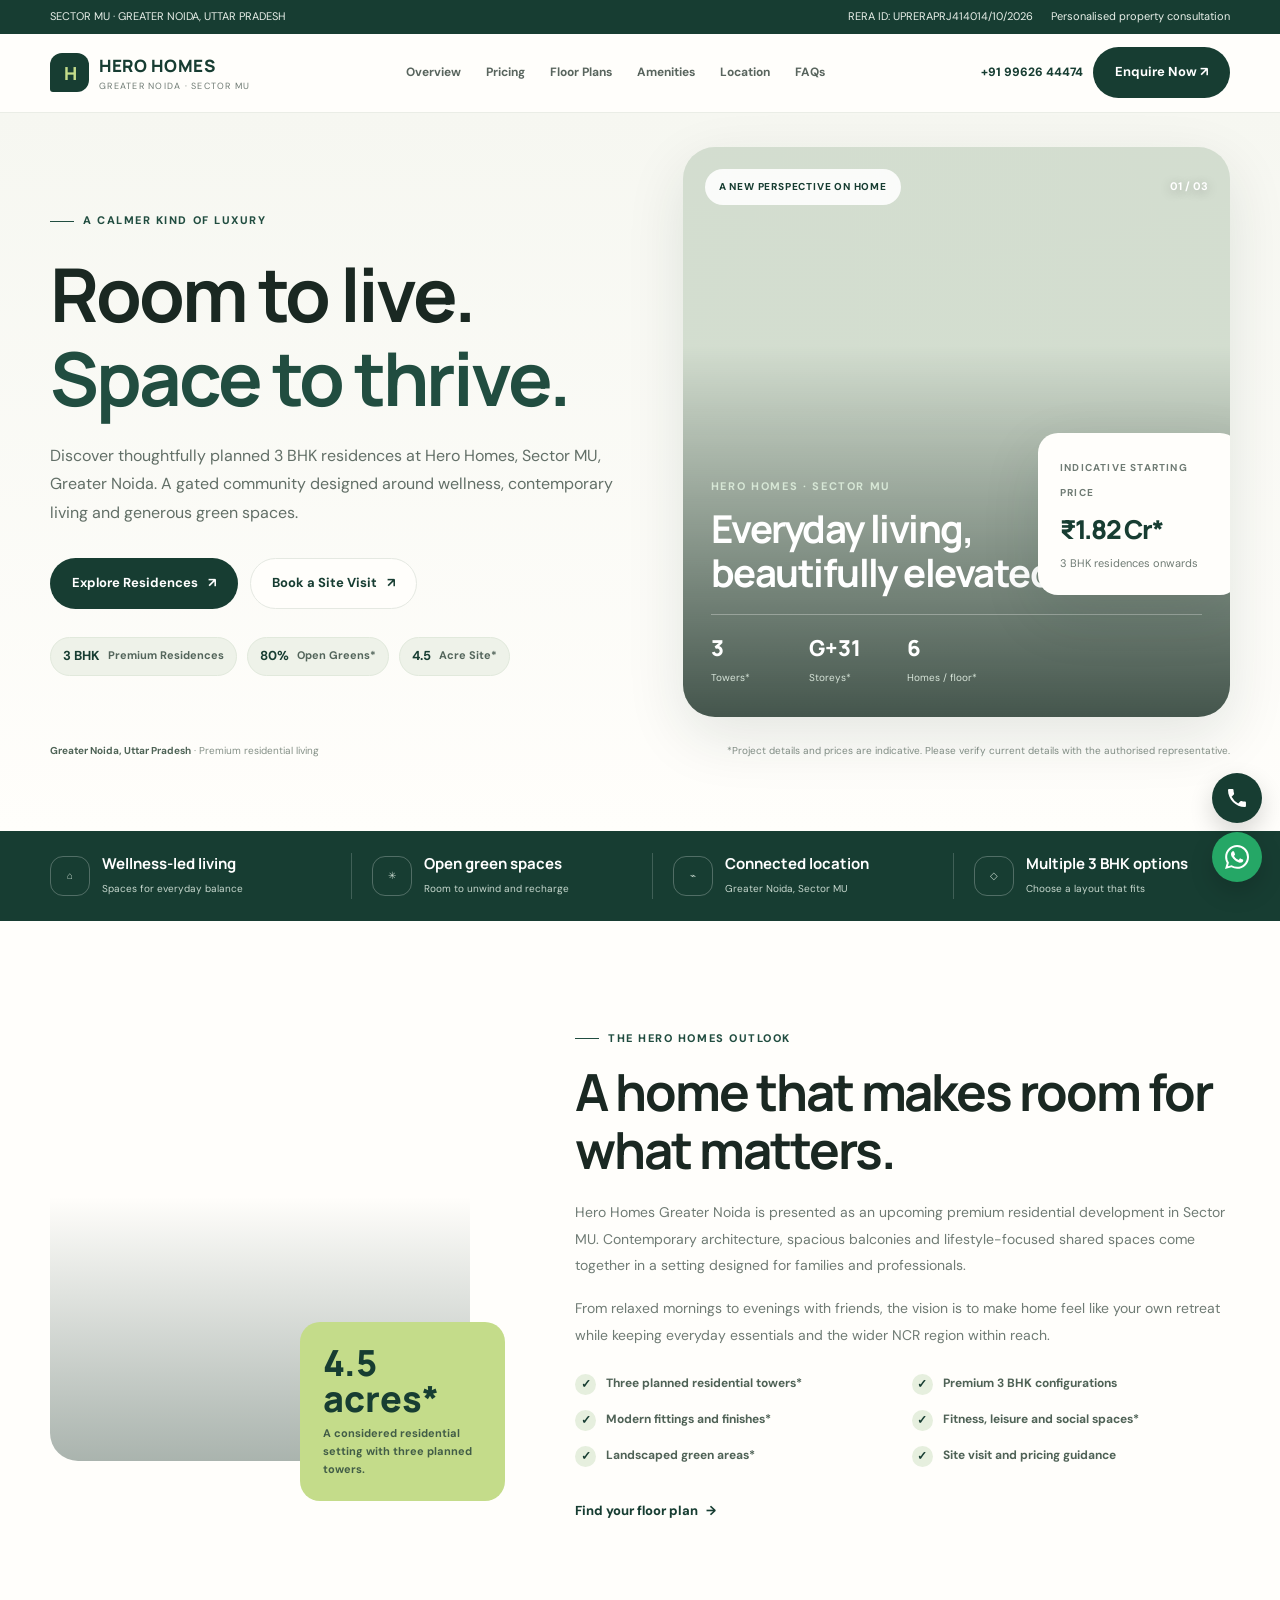
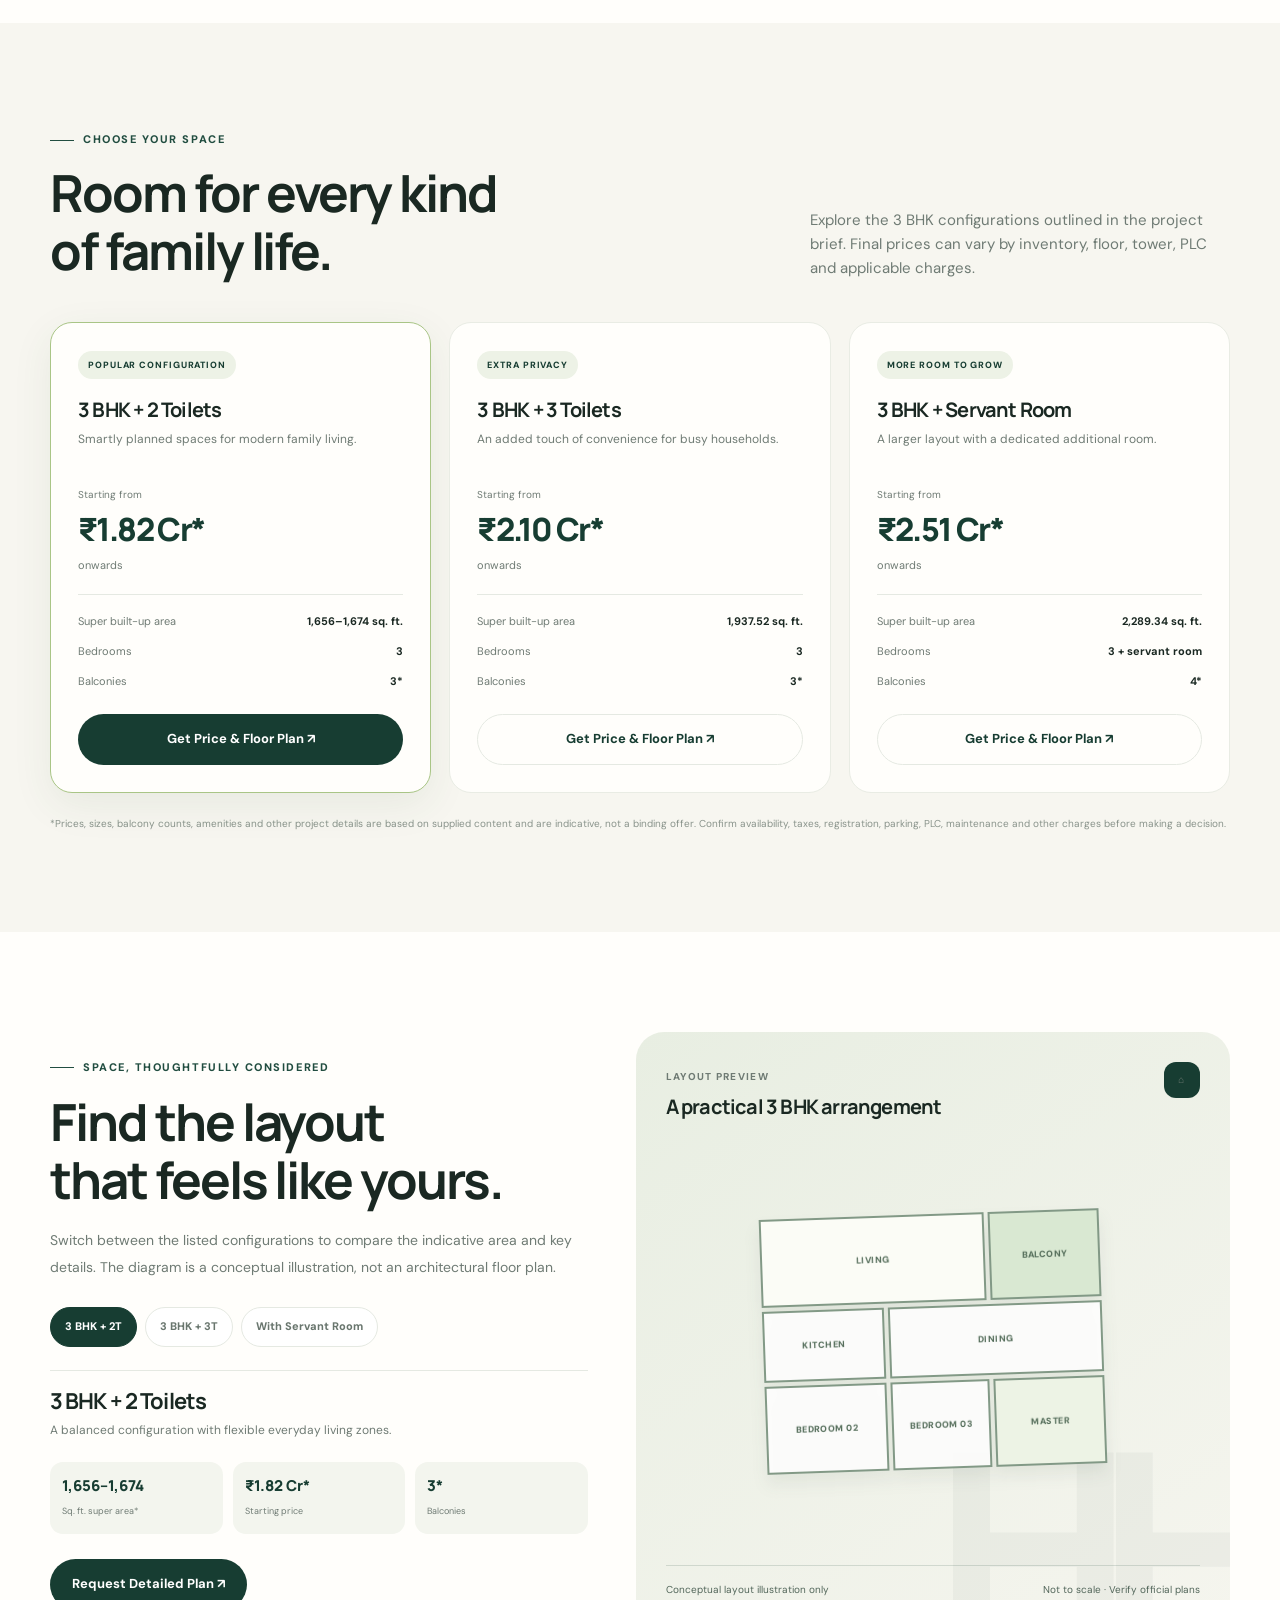
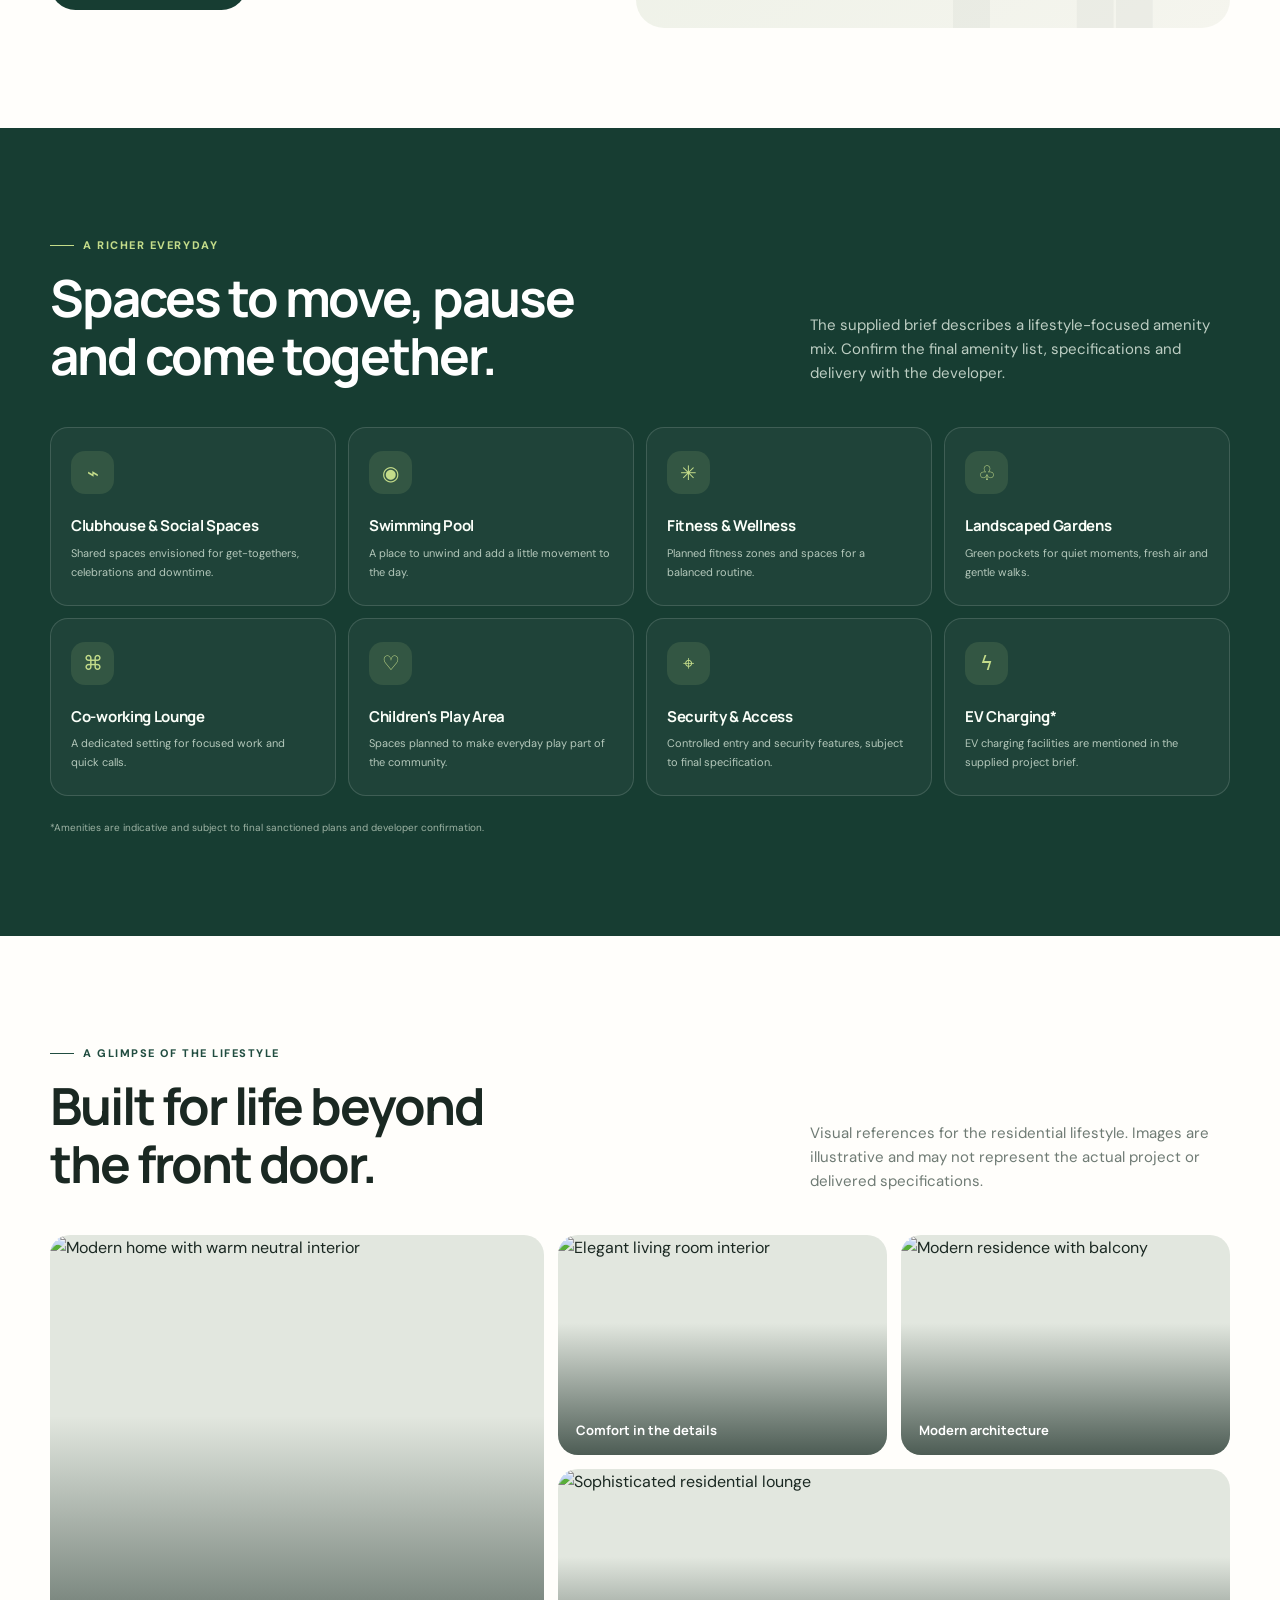
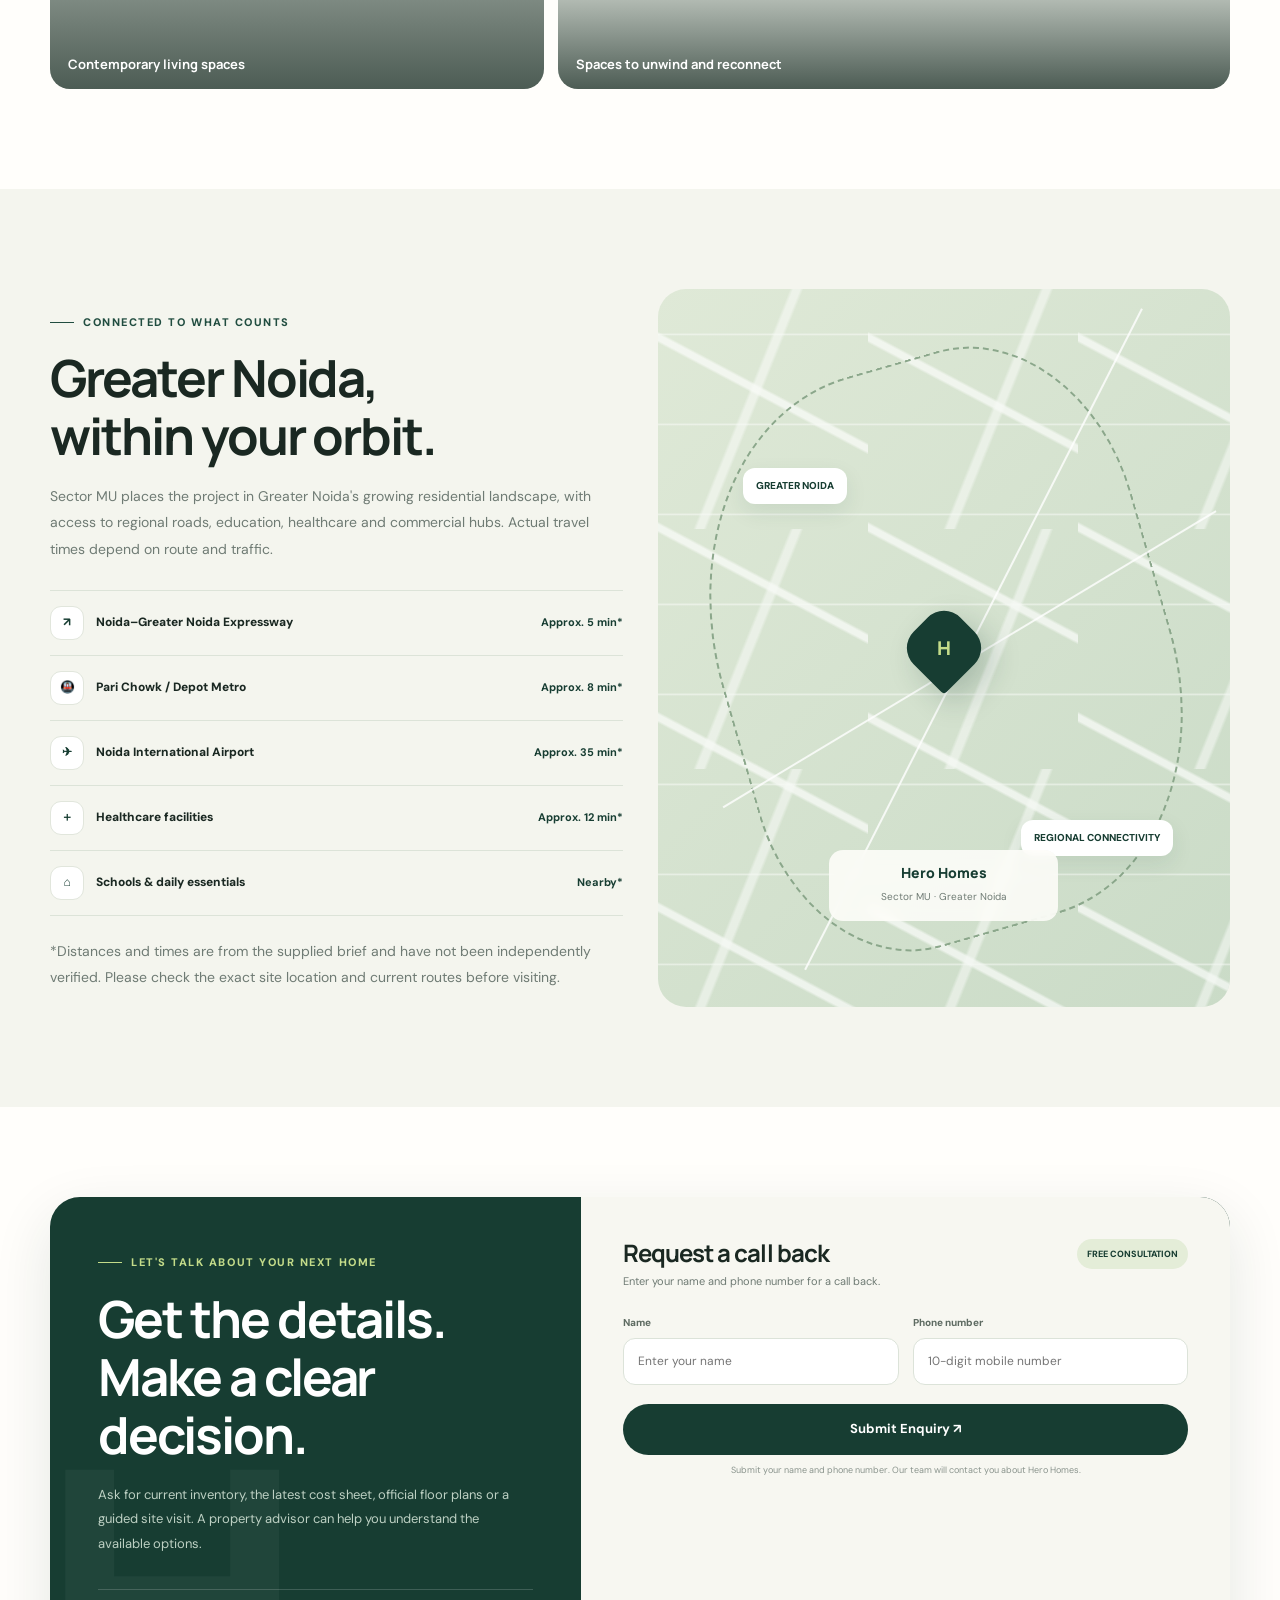
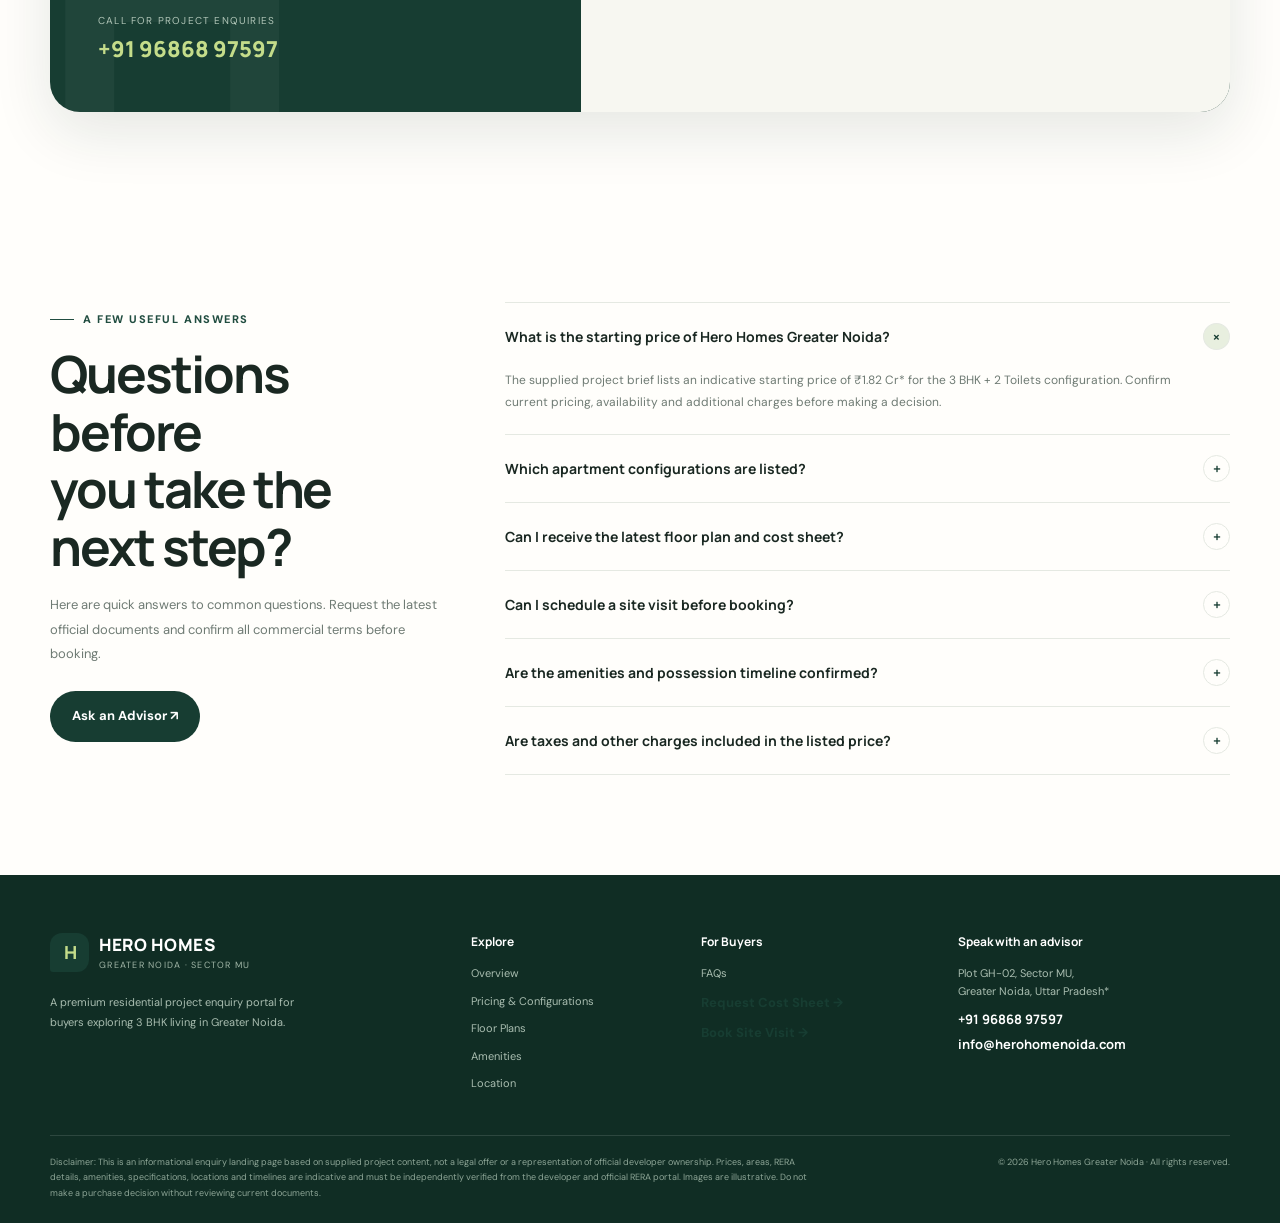
==== commit f52d7c1c: "Update website files" ====
--- a/public/index.html
+++ b/public/index.html
@@ -28,7 +28,7 @@
       <nav class="nav-links" id="navLinks" aria-label="Main navigation">
         <a href="#overview">Overview</a><a href="#pricing">Pricing</a><a href="#floor-plans">Floor Plans</a><a href="#amenities">Amenities</a><a href="#location">Location</a><a href="#faqs">FAQs</a>
       </nav>
-      <div class="nav-actions"><a class="nav-phone" href="tel:+919686897597">+91 96868 97597</a><button class="btn btn-primary" data-enquiry="Request a Call Back">Enquire Now ↗</button></div>
+      <div class="nav-actions"><a class="nav-phone" href="tel:+919962644474">+91  99626 44474</a><button class="btn btn-primary" data-enquiry="Request a Call Back">Enquire Now ↗</button></div>
     </div>
   </header>
 
@@ -187,7 +187,7 @@
 
   <div class="floating-actions" aria-label="Quick contact">
     <a class="float-btn float-call" href="tel:+919686897597" aria-label="Call Hero Homes" title="Call Hero Homes"><svg viewBox="0 0 24 24" aria-hidden="true"><path d="M6.6 10.8a15.5 15.5 0 0 0 6.6 6.6l2.2-2.2a1 1 0 0 1 1-.24 11.4 11.4 0 0 0 3.55.57 1 1 0 0 1 1 1V20a1 1 0 0 1-1 1C10.6 21 3 13.4 3 4a1 1 0 0 1 1-1h3.5a1 1 0 0 1 1 1 11.4 11.4 0 0 0 .57 3.55 1 1 0 0 1-.24 1z"/></svg></a>
-    <a class="float-btn float-wa" href="https://wa.me/919686897597?text=Hi%2C%20I%20would%20like%20details%20about%20Hero%20Homes%20Greater%20Noida." target="_blank" rel="noopener noreferrer" aria-label="Chat on WhatsApp" title="Chat on WhatsApp"><svg viewBox="0 0 24 24" aria-hidden="true"><path d="M20.52 3.48A11.85 11.85 0 0 0 12.08 0C5.5 0 .15 5.34.15 11.92c0 2.1.55 4.15 1.6 5.96L.05 24l6.28-1.65a11.93 11.93 0 0 0 5.74 1.46h.01c6.57 0 11.92-5.35 11.92-11.92 0-3.18-1.24-6.17-3.48-8.41ZM12.08 21.8a9.9 9.9 0 0 1-5.05-1.38l-.36-.21-3.73.98.99-3.64-.24-.37a9.85 9.85 0 0 1-1.52-5.26c0-5.47 4.45-9.92 9.92-9.92a9.86 9.86 0 0 1 7.02 2.91 9.86 9.86 0 0 1 2.9 7.03c0 5.47-4.45 9.92-9.92 9.92Zm5.44-7.43c-.3-.15-1.77-.88-2.05-.98-.27-.1-.47-.15-.67.15s-.77.98-.95 1.18c-.17.2-.35.22-.65.07-.3-.15-1.26-.46-2.4-1.47-.89-.8-1.49-1.78-1.66-2.08-.17-.3-.02-.46.13-.61.13-.13.3-.35.45-.52.15-.18.2-.3.3-.5.1-.2.05-.38-.02-.53-.08-.15-.67-1.62-.92-2.22-.24-.58-.48-.5-.67-.51h-.57c-.2 0-.52.07-.8.38-.28.3-1.05 1.03-1.05 2.5s1.08 2.9 1.23 3.1c.15.2 2.12 3.24 5.14 4.54.72.31 1.29.5 1.73.63.73.23 1.4.2 1.93.12.59-.09 1.77-.73 2.02-1.43.25-.7.25-1.3.17-1.43-.07-.13-.27-.2-.57-.35Z"/></svg></a>
+    <a class="float-btn float-wa" href="https://wa.me/91 99626 44474?text=Hi%2C%20I%20would%20like%20details%20about%20Hero%20Homes%20Greater%20Noida." target="_blank" rel="noopener noreferrer" aria-label="Chat on WhatsApp" title="Chat on WhatsApp"><svg viewBox="0 0 24 24" aria-hidden="true"><path d="M20.52 3.48A11.85 11.85 0 0 0 12.08 0C5.5 0 .15 5.34.15 11.92c0 2.1.55 4.15 1.6 5.96L.05 24l6.28-1.65a11.93 11.93 0 0 0 5.74 1.46h.01c6.57 0 11.92-5.35 11.92-11.92 0-3.18-1.24-6.17-3.48-8.41ZM12.08 21.8a9.9 9.9 0 0 1-5.05-1.38l-.36-.21-3.73.98.99-3.64-.24-.37a9.85 9.85 0 0 1-1.52-5.26c0-5.47 4.45-9.92 9.92-9.92a9.86 9.86 0 0 1 7.02 2.91 9.86 9.86 0 0 1 2.9 7.03c0 5.47-4.45 9.92-9.92 9.92Zm5.44-7.43c-.3-.15-1.77-.88-2.05-.98-.27-.1-.47-.15-.67.15s-.77.98-.95 1.18c-.17.2-.35.22-.65.07-.3-.15-1.26-.46-2.4-1.47-.89-.8-1.49-1.78-1.66-2.08-.17-.3-.02-.46.13-.61.13-.13.3-.35.45-.52.15-.18.2-.3.3-.5.1-.2.05-.38-.02-.53-.08-.15-.67-1.62-.92-2.22-.24-.58-.48-.5-.67-.51h-.57c-.2 0-.52.07-.8.38-.28.3-1.05 1.03-1.05 2.5s1.08 2.9 1.23 3.1c.15.2 2.12 3.24 5.14 4.54.72.31 1.29.5 1.73.63.73.23 1.4.2 1.93.12.59-.09 1.77-.73 2.02-1.43.25-.7.25-1.3.17-1.43-.07-.13-.27-.2-.57-.35Z"/></svg></a>
   </div>
 
   <div class="modal" id="enquiryModal" role="dialog" aria-modal="true" aria-labelledby="modalTitle" aria-hidden="true">
